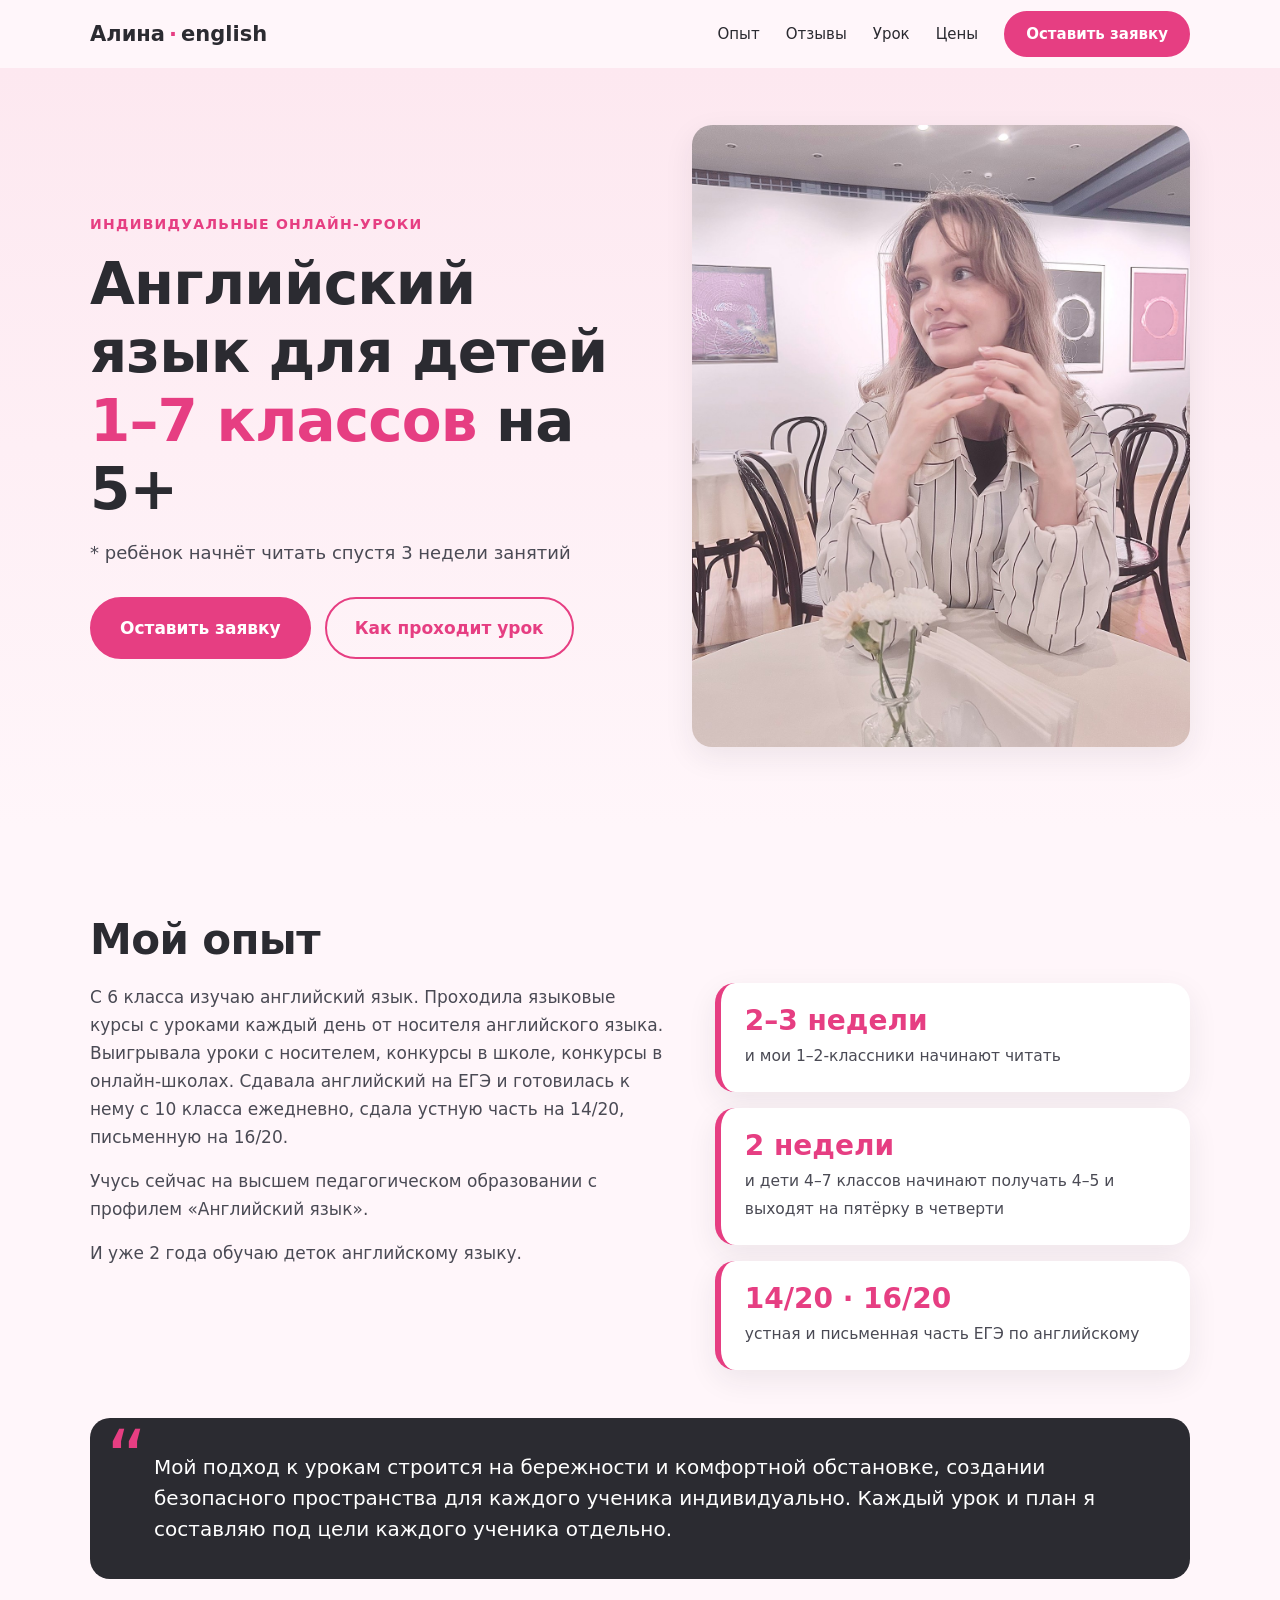
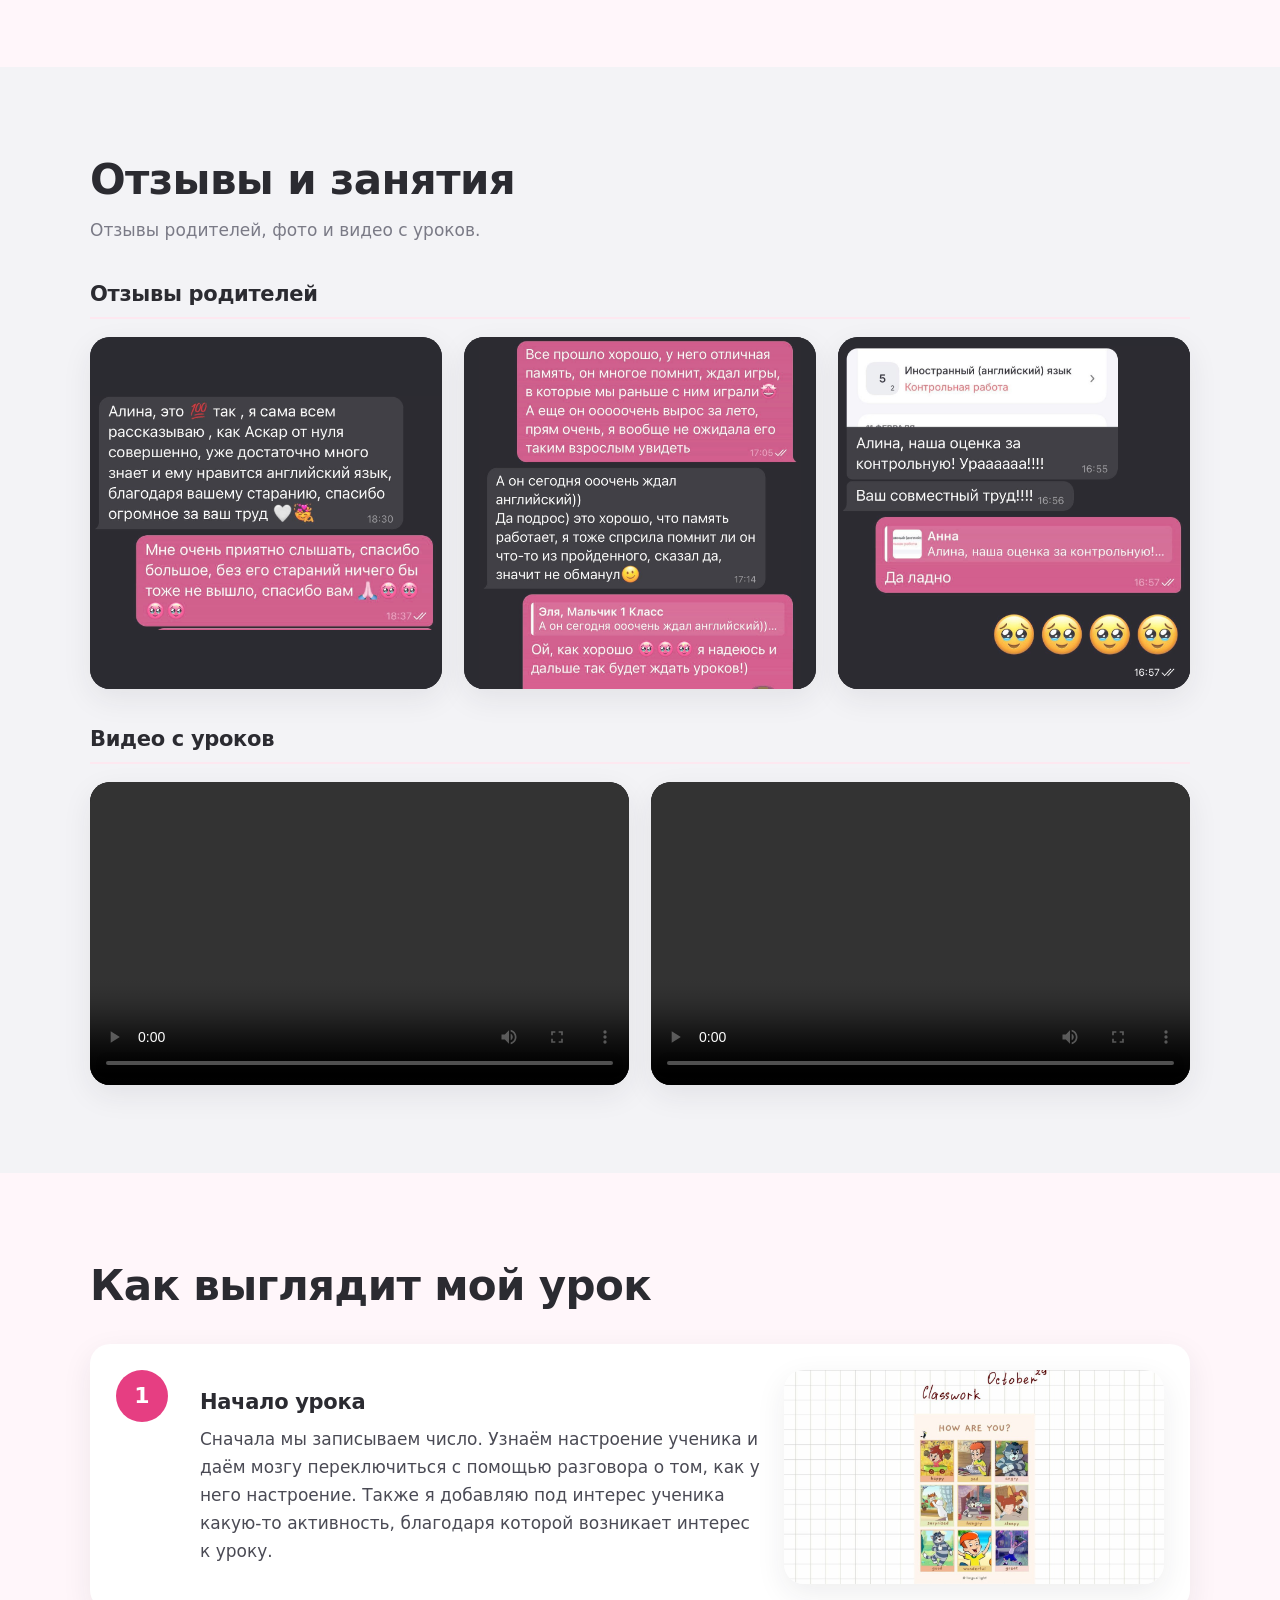
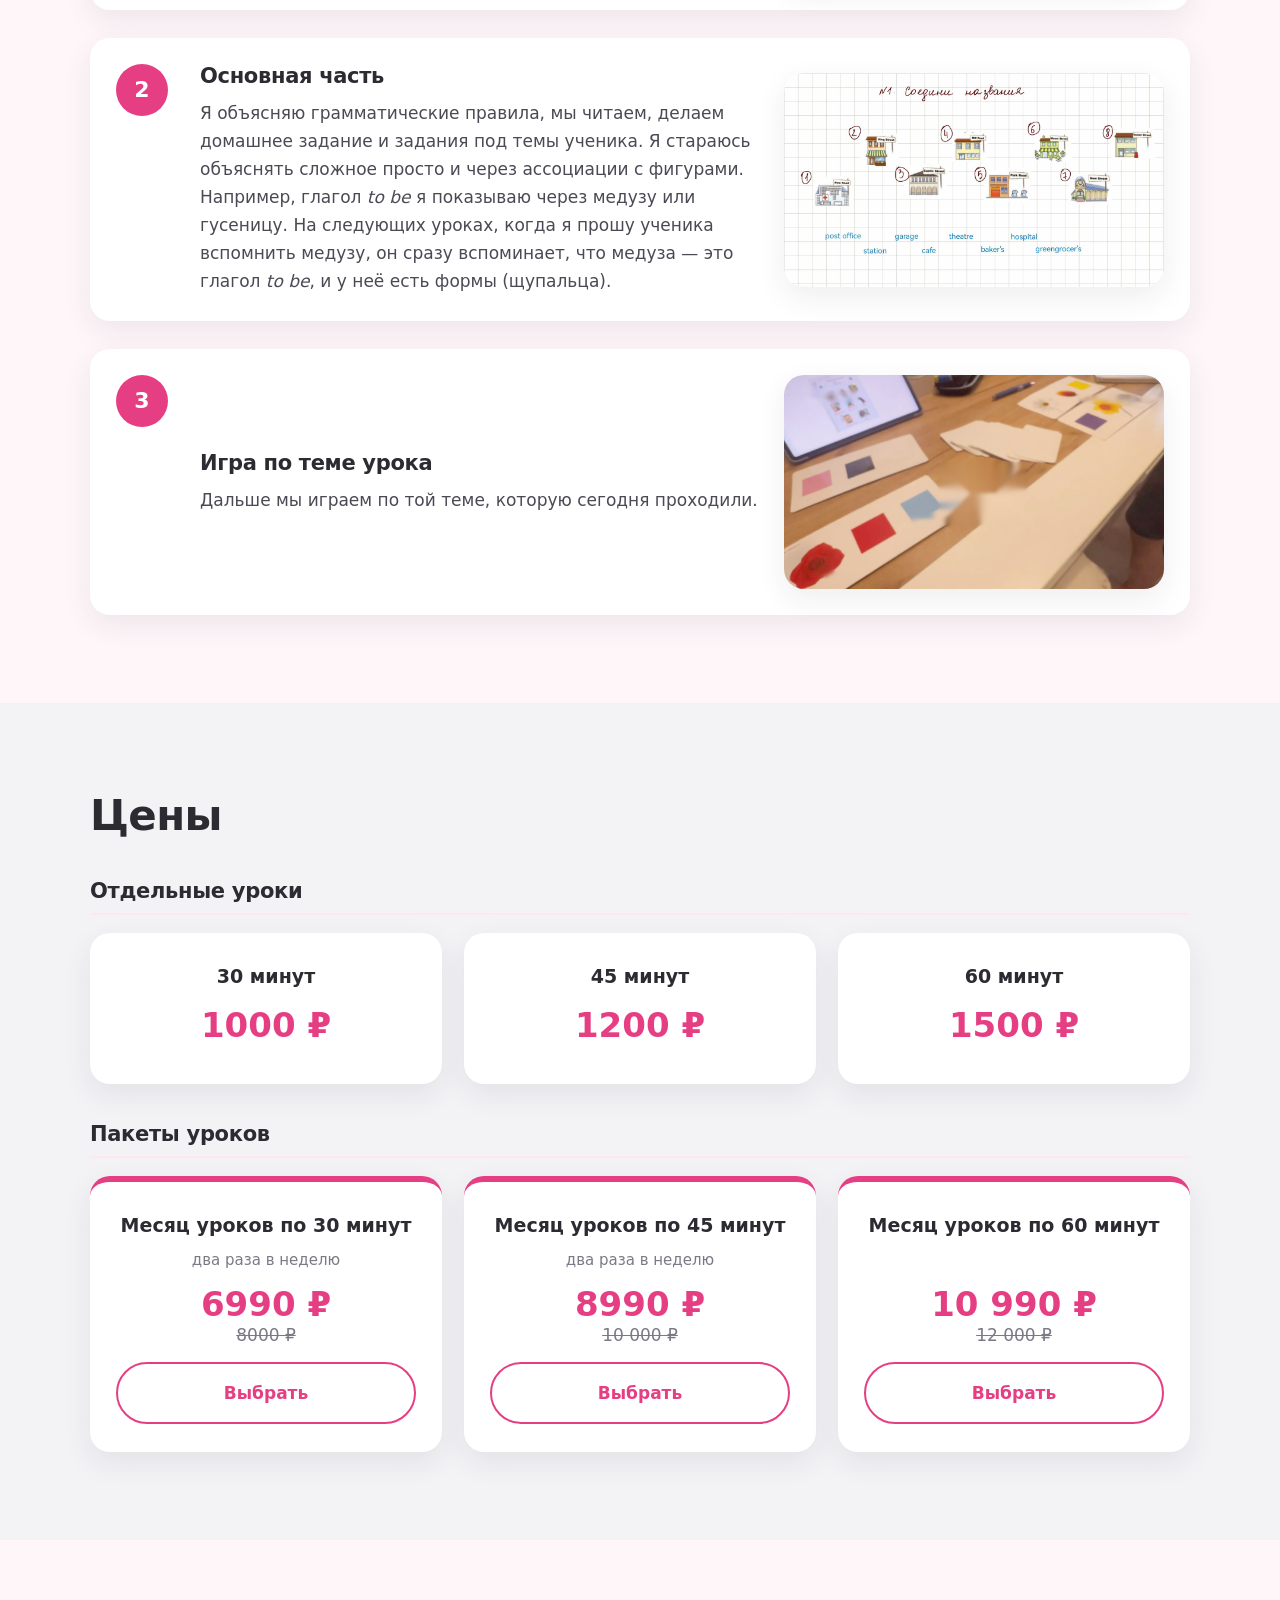
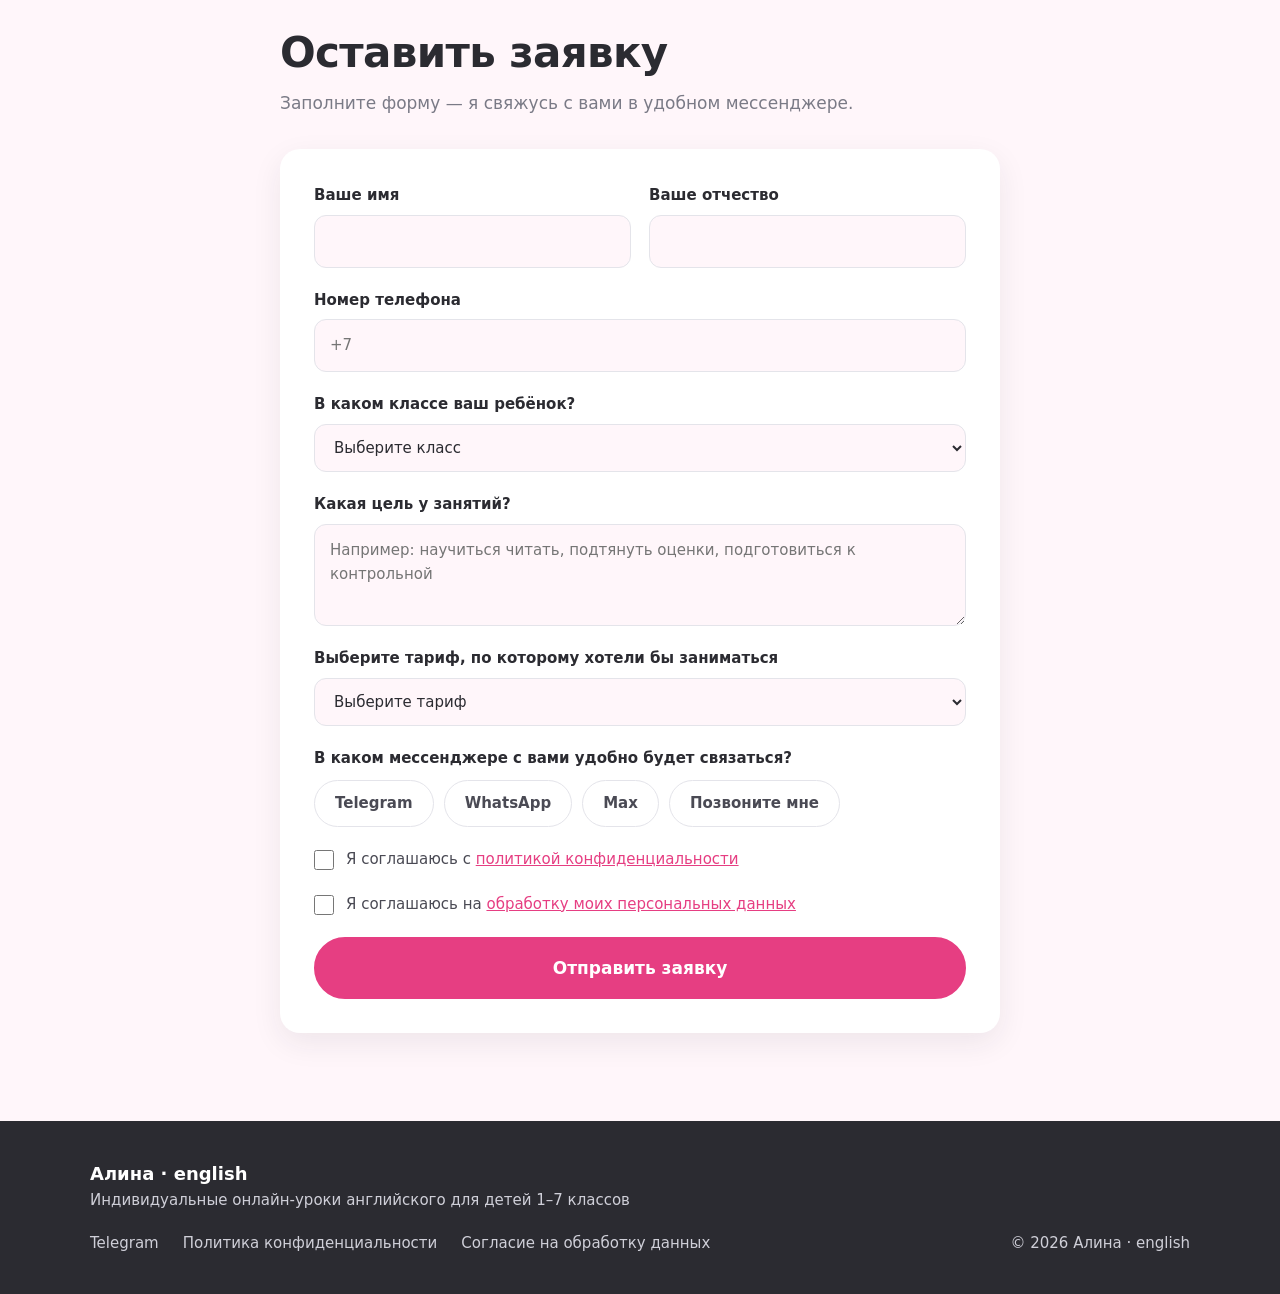
==== index.html @ a028f6cc "Сайт репетитора по английскому: первая версия Co-Authored-By: Claude Sonnet 5.5 <noreply@anthropic.c" ====
<!DOCTYPE html>
<html lang="ru">
<head>
<meta charset="utf-8">
<meta name="viewport" content="width=device-width, initial-scale=1.0">
<title>Алина · english — английский для детей 1–7 классов на 5+</title>
<meta name="description" content="Индивидуальные онлайн-уроки английского для детей 1–7 классов. Бережно, без стресса, с результатом: ребёнок начинает читать через 3 недели занятий.">
<meta property="og:type" content="website">
<meta property="og:title" content="Английский язык для детей 1–7 классов на 5+">
<meta property="og:description" content="Ребёнок начнёт читать спустя 3 недели занятий. Запишитесь на урок к Алине.">
<link rel="icon" type="image/png" href="Avatar.png">
<link rel="stylesheet" href="style.css">
</head>
<body>

<header class="header">
  <div class="container header__inner">
    <a class="logo" href="#top">Алина<span>·</span>english</a>
    <button class="burger" aria-label="Меню" aria-expanded="false" id="burger"><span></span><span></span><span></span></button>
    <nav class="nav" id="nav">
      <a href="#experience">Опыт</a>
      <a href="#proof">Отзывы</a>
      <a href="#lesson">Урок</a>
      <a href="#prices">Цены</a>
      <a class="btn btn--small" href="#apply">Оставить заявку</a>
    </nav>
  </div>
</header>

<main id="top">

<!-- 1. ХУК -->
<section class="hero">
  <div class="container hero__grid">
    <div class="hero__text">
      <p class="eyebrow">Индивидуальные онлайн-уроки</p>
      <h1>Английский язык для детей <em>1–7 классов</em> на 5+</h1>
      <p class="hero__note">* ребёнок начнёт читать спустя 3 недели занятий</p>
      <div class="hero__buttons">
        <a class="btn" href="#apply">Оставить заявку</a>
        <a class="btn btn--ghost" href="#lesson">Как проходит урок</a>
      </div>
    </div>

    <div class="hero__visual">
      <!-- Чтобы вставить своё фото: положите файл в папку img/ под именем hero-photo.jpg -->
      <div class="media media--tall">
        <span class="media__label">Здесь ваше фото<br><small>img/hero-photo.jpg</small></span>
        <img src="img/hero-photo.jpg" alt="Алина, преподаватель английского языка" onerror="this.remove()">
      </div>
    </div>
  </div>
</section>

<!-- 2. МОЙ ОПЫТ -->
<section class="section" id="experience">
  <div class="container">
    <h2>Мой опыт</h2>
    <div class="exp__grid">
      <div class="exp__text">
        <p>С 6 класса изучаю английский язык. Проходила языковые курсы с уроками каждый день от носителя английского языка. Выигрывала уроки с носителем, конкурсы в школе, конкурсы в онлайн-школах. Сдавала английский на ЕГЭ и готовилась к нему с 10 класса ежедневно, сдала устную часть на 14/20, письменную на 16/20.</p>
        <p>Учусь сейчас на высшем педагогическом образовании с профилем «Английский язык».</p>
        <p>И уже 2 года обучаю деток английскому языку.</p>
      </div>
      <div class="exp__results">
        <div class="result">
          <b>2–3 недели</b>
          <span>и мои 1–2-классники начинают читать</span>
        </div>
        <div class="result">
          <b>2 недели</b>
          <span>и дети 4–7 классов начинают получать 4–5 и выходят на пятёрку в четверти</span>
        </div>
        <div class="result result--wide">
          <b>14/20 · 16/20</b>
          <span>устная и письменная часть ЕГЭ по английскому</span>
        </div>
      </div>
    </div>

    <blockquote class="approach">
      Мой подход к урокам строится на бережности и комфортной обстановке, создании безопасного пространства для каждого ученика индивидуально. Каждый урок и план я составляю под цели каждого ученика отдельно.
    </blockquote>
  </div>
</section>

<!-- ОТЗЫВЫ, ФОТО, ВИДЕО -->
<section class="section section--gray" id="proof">
  <div class="container">
    <h2>Отзывы и занятия</h2>
    <p class="subtitle">Отзывы родителей, фото и видео с уроков.</p>

    <h3 class="h3-line">Отзывы родителей</h3>
    <div class="grid grid--3">
      <!-- Скриншоты отзывов: img/review-1.jpg, review-2.jpg, review-3.jpg -->
      <div class="media media--review"><span class="media__label">Отзыв 1<br><small>img/review-1.jpg</small></span><img src="img/review-1.jpg" alt="Отзыв родителя" onerror="this.remove()"></div>
      <div class="media media--review"><span class="media__label">Отзыв 2<br><small>img/review-2.jpg</small></span><img src="img/review-2.jpg" alt="Отзыв родителя" onerror="this.remove()"></div>
      <div class="media media--review"><span class="media__label">Отзыв 3<br><small>img/review-3.jpg</small></span><img src="img/review-3.jpg" alt="Отзыв родителя" onerror="this.remove()"></div>
    </div>

    <h3 class="h3-line">Видео с уроков</h3>
    <div class="grid grid--2">
      <!-- Видео: положите файл video-1.mp4 в папку video/ — оно подхватится автоматически.
           Для видео с YouTube/VK замените блок на их <iframe>. -->
      <div class="media media--video">
        <span class="media__label">Видео с урока 1<br><small>video/video-1.mp4</small></span>
        <video controls preload="metadata" playsinline onerror="this.remove()"><source src="video/video-1.mp4" type="video/mp4"></video>
      </div>
      <div class="media media--video">
        <span class="media__label">Видео с урока 2<br><small>video/video-2.mp4</small></span>
        <video controls preload="metadata" playsinline onerror="this.remove()"><source src="video/video-2.mp4" type="video/mp4"></video>
      </div>
    </div>
  </div>
</section>

<!-- КАК ВЫГЛЯДИТ МОЙ УРОК -->
<section class="section" id="lesson">
  <div class="container">
    <h2>Как выглядит мой урок</h2>
    <ol class="lesson">

      <li class="lesson__step">
        <div class="lesson__num">1</div>
        <div class="lesson__body">
          <h3>Начало урока</h3>
          <p>Сначала мы записываем число. Узнаём настроение ученика и даём мозгу переключиться с помощью разговора о том, как у него настроение. Также я добавляю под интерес ученика какую-то активность, благодаря которой возникает интерес к уроку.</p>
        </div>
        <div class="media media--step"><span class="media__label">Картинка начала урока<br><small>img/step-1.jpg</small></span><img src="img/step-1.jpg" alt="Начало урока: записываем число" onerror="this.remove()"></div>
      </li>

      <li class="lesson__step">
        <div class="lesson__num">2</div>
        <div class="lesson__body">
          <h3>Основная часть</h3>
          <p>Я объясняю грамматические правила, мы читаем, делаем домашнее задание и задания под темы ученика. Я стараюсь объяснять сложное просто и через ассоциации с фигурами. Например, глагол <i>to be</i> я показываю через медузу или гусеницу. На следующих уроках, когда я прошу ученика вспомнить медузу, он сразу вспоминает, что медуза — это глагол <i>to be</i>, и у неё есть формы (щупальца).</p>
        </div>
        <div class="media media--step"><span class="media__label">Картинка основной части<br><small>img/step-2.jpg</small></span><img src="img/step-2.jpg" alt="Основная часть урока" onerror="this.remove()"></div>
      </li>

      <li class="lesson__step">
        <div class="lesson__num">3</div>
        <div class="lesson__body">
          <h3>Игра по теме урока</h3>
          <p>Дальше мы играем по той теме, которую сегодня проходили.</p>
        </div>
        <div class="media media--step"><span class="media__label">Картинка игр<br><small>img/step-3.jpg</small></span><img src="img/step-3.jpg" alt="Игра по теме урока" onerror="this.remove()"></div>
      </li>


    </ol>
  </div>
</section>

<!-- 3. ЦЕНЫ -->
<section class="section section--gray" id="prices">
  <div class="container">
    <h2>Цены</h2>

    <h3 class="h3-line">Отдельные уроки</h3>
    <div class="grid grid--3">
      <article class="price-card">
        <p class="price-card__len">30 минут</p>
        <p class="price-card__sum">1000 ₽</p>
      </article>
      <article class="price-card">
        <p class="price-card__len">45 минут</p>
        <p class="price-card__sum">1200 ₽</p>
      </article>
      <article class="price-card">
        <p class="price-card__len">60 минут</p>
        <p class="price-card__sum">1500 ₽</p>
      </article>
    </div>

    <h3 class="h3-line">Пакеты уроков</h3>
    <div class="grid grid--3">
      <article class="price-card price-card--pack">
        <p class="price-card__len">Месяц уроков по 30 минут</p>
        <p class="price-card__freq">два раза в неделю</p>
        <p class="price-card__sum">6990 ₽ <s>8000 ₽</s></p>
        <a class="btn btn--ghost btn--block" href="#apply" data-tariff="pack30">Выбрать</a>
      </article>
      <article class="price-card price-card--pack">
        <p class="price-card__len">Месяц уроков по 45 минут</p>
        <p class="price-card__freq">два раза в неделю</p>
        <p class="price-card__sum">8990 ₽ <s>10 000 ₽</s></p>
        <a class="btn btn--ghost btn--block" href="#apply" data-tariff="pack45">Выбрать</a>
      </article>
      <article class="price-card price-card--pack">
        <p class="price-card__len">Месяц уроков по 60 минут</p>
        <p class="price-card__freq">&nbsp;</p>
        <p class="price-card__sum">10 990 ₽ <s>12 000 ₽</s></p>
        <a class="btn btn--ghost btn--block" href="#apply" data-tariff="pack60">Выбрать</a>
      </article>
    </div>
  </div>
</section>

<!-- 4. ФОРМА -->
<section class="section" id="apply">
  <div class="container container--narrow">
    <h2>Оставить заявку</h2>
    <p class="subtitle">Заполните форму — я свяжусь с вами в удобном мессенджере.</p>

    <!-- Заявки отправляются через Formspree (адрес в action). Смотреть их: formspree.io → ваша форма → Submissions. -->
    <form class="form" id="leadForm" action="https://formspree.io/f/mwlljlnd" method="post" novalidate>
      <div class="form__row">
        <label>Ваше имя
          <input type="text" name="name" required autocomplete="given-name">
        </label>
        <label>Ваше отчество
          <input type="text" name="patronymic" autocomplete="additional-name">
        </label>
      </div>

      <label>Номер телефона
        <input type="tel" name="phone" required autocomplete="tel" placeholder="+7">
      </label>

      <label>В каком классе ваш ребёнок?
        <select name="grade" required>
          <option value="" disabled selected>Выберите класс</option>
          <option>1 класс</option><option>2 класс</option><option>3 класс</option>
          <option>4 класс</option><option>5 класс</option><option>6 класс</option>
          <option>7 класс</option><option>Другой класс</option>
        </select>
      </label>

      <label>Какая цель у занятий?
        <textarea name="goal" rows="3" required placeholder="Например: научиться читать, подтянуть оценки, подготовиться к контрольной"></textarea>
      </label>

      <label>Выберите тариф, по которому хотели бы заниматься
        <select name="tariff" id="tariffSelect" required>
          <option value="" disabled selected>Выберите тариф</option>
          <optgroup label="Отдельные уроки">
            <option value="lesson30">Урок 30 минут — 1000 ₽</option>
            <option value="lesson45">Урок 45 минут — 1200 ₽</option>
            <option value="lesson60">Урок 60 минут — 1500 ₽</option>
          </optgroup>
          <optgroup label="Пакеты уроков (месяц)">
            <option value="pack30">Месяц по 30 минут, 2 раза в неделю — 6990 ₽</option>
            <option value="pack45">Месяц по 45 минут, 2 раза в неделю — 8990 ₽</option>
            <option value="pack60">Месяц по 60 минут — 10 990 ₽</option>
          </optgroup>
        </select>
      </label>

      <fieldset class="messengers">
        <legend>В каком мессенджере с вами удобно будет связаться?</legend>
        <label class="chip"><input type="radio" name="messenger" value="Telegram" required><span>Telegram</span></label>
        <label class="chip"><input type="radio" name="messenger" value="WhatsApp"><span>WhatsApp</span></label>
        <label class="chip"><input type="radio" name="messenger" value="Max"><span>Max</span></label>
        <label class="chip"><input type="radio" name="messenger" value="Звонок"><span>Позвоните мне</span></label>
      </fieldset>

      <label class="check">
        <input type="checkbox" name="agree_privacy" required>
        <span>Я соглашаюсь с <a href="privacy.html#policy" target="_blank">политикой конфиденциальности</a></span>
      </label>
      <label class="check">
        <input type="checkbox" name="agree_data" required>
        <span>Я соглашаюсь на <a href="privacy.html#consent" target="_blank">обработку моих персональных данных</a></span>
      </label>

      <button class="btn btn--block" type="submit" id="submitBtn">Отправить заявку</button>
      <p class="form__error" id="formError" role="alert" hidden></p>
    </form>

    <div class="thanks" id="thanks" hidden>
      <div class="thanks__icon">♥</div>
      <h3>Спасибо!</h3>
      <p>Скоро я свяжусь с вами в оставленном вами удобном мессенджере!</p>
    </div>
  </div>
</section>

</main>

<footer class="footer">
  <div class="container footer__inner">
    <div>
      <b>Алина · english</b>
      <span>Индивидуальные онлайн-уроки английского для детей 1–7 классов</span>
    </div>
    <div class="footer__links">
      <a href="https://t.me/turkinaa" target="_blank" rel="noopener">Telegram</a>
      <a href="privacy.html#policy">Политика конфиденциальности</a>
      <a href="privacy.html#consent">Согласие на обработку данных</a>
    </div>
    <span>© 2026 Алина · english</span>
  </div>
</footer>

<script src="script.js"></script>
</body>
</html>
---- style.css ----
:root{
  --pink:#e63e82;
  --pink-dark:#c92d6c;
  --pink-soft:#fde8f0;
  --pink-bg:#fff6fa;
  --ink:#2b2b31;
  --gray-700:#4a4a54;
  --gray-500:#7a7a86;
  --gray-200:#e4e4ea;
  --gray-100:#f3f3f6;
  --white:#fff;
  --radius:20px;
  --shadow:0 10px 30px rgba(43,43,49,.08);
  --font:"Inter","Segoe UI",system-ui,-apple-system,Roboto,Arial,sans-serif;
}
*{box-sizing:border-box;margin:0;padding:0}
html{scroll-behavior:smooth;scroll-padding-top:76px}
body{font-family:var(--font);color:var(--ink);background:var(--pink-bg);line-height:1.65;font-size:17px;-webkit-font-smoothing:antialiased}
img,video{max-width:100%;display:block}
a{color:inherit;text-decoration:none}
ol,ul{list-style:none}
[hidden]{display:none!important}

.container{width:100%;max-width:1140px;margin:0 auto;padding:0 20px}
.container--narrow{max-width:760px}

h1,h2,h3{line-height:1.18;font-weight:800;letter-spacing:-.015em}
h1{font-size:clamp(34px,5.2vw,58px);margin:14px 0 14px}
h1 em{font-style:normal;color:var(--pink)}
h2{font-size:clamp(28px,3.8vw,42px);margin-bottom:18px}
h3{font-size:21px;margin-bottom:10px}
.subtitle{color:var(--gray-500);margin:-6px 0 32px;max-width:620px}
.eyebrow{color:var(--pink);font-weight:700;font-size:14px;text-transform:uppercase;letter-spacing:.09em}
.h3-line{margin:38px 0 18px;padding-bottom:10px;border-bottom:2px solid var(--pink-soft)}

/* Buttons */
.btn{display:inline-block;background:var(--pink);color:#fff;font:inherit;font-weight:700;padding:15px 28px;border-radius:999px;border:2px solid var(--pink);cursor:pointer;transition:.2s;text-align:center}
.btn:hover{background:var(--pink-dark);border-color:var(--pink-dark)}
.btn--ghost{background:transparent;color:var(--pink)}
.btn--ghost:hover{background:var(--pink);color:#fff}
.btn--small{padding:9px 20px;font-size:15px}
.btn--block{display:block;width:100%}

/* Header */
.header{position:sticky;top:0;z-index:50;background:rgba(255,246,250,.94);backdrop-filter:blur(8px);border-bottom:1px solid var(--pink-soft)}
.header__inner{display:flex;align-items:center;justify-content:space-between;height:68px}
.logo{font-weight:800;font-size:21px}
.logo span{color:var(--pink);margin:0 4px}
.nav{display:flex;align-items:center;gap:26px;font-size:15px;font-weight:500}
.nav a:not(.btn):hover{color:var(--pink)}
.burger{display:none;background:none;border:0;width:42px;height:42px;cursor:pointer;flex-direction:column;justify-content:center;align-items:center;gap:6px}
.burger span{display:block;width:24px;height:2px;background:var(--ink);border-radius:2px}

/* Media placeholders */
.media{position:relative;overflow:hidden;border-radius:var(--radius);background:repeating-linear-gradient(135deg,var(--gray-100),var(--gray-100) 14px,#eceaf0 14px,#eceaf0 28px);border:2px dashed #d3b3c4;display:grid;place-items:center;text-align:center;box-shadow:var(--shadow)}
.media__label{color:var(--gray-500);font-weight:600;font-size:15px;padding:12px}
.media__label small{display:block;font-weight:400;font-size:12px;margin-top:4px;color:var(--pink)}
.media img,.media video{position:absolute;inset:0;width:100%;height:100%;object-fit:cover;background:var(--gray-100)}
.media:has(img),.media:has(video){border:0;background:none}
.media--tall{aspect-ratio:4/5}
.media--vibe{aspect-ratio:1/1}
.media--review{aspect-ratio:3/4}
.media--review:has(img){aspect-ratio:1/1;background:#2b2b31}
.media--review:has(img) .media__label{display:none}
.media--review img{object-fit:contain;background:#2b2b31}
.media--photo{aspect-ratio:4/3}
.media--video{aspect-ratio:16/9;background:var(--gray-200)}
.media--video video{object-fit:contain;background:#000}
.media--step{aspect-ratio:16/9}

/* Hero */
.hero{padding:56px 0 80px;background:linear-gradient(180deg,var(--pink-soft) 0,var(--pink-bg) 100%)}
.hero__grid{display:grid;grid-template-columns:1.05fr .95fr;gap:52px;align-items:center}
.hero__note{color:var(--gray-700);font-size:18px;margin-bottom:30px}
.hero__buttons{display:flex;flex-wrap:wrap;gap:14px}
.hero__visual{position:relative}
.hero__visual .media--tall{width:100%}
.hero__visual .media--vibe{position:absolute;right:0;bottom:0;width:46%;border:6px solid var(--pink-bg)}
.hero__visual .media--vibe:has(img){border-color:var(--pink-bg)}

/* Sections */
.section{padding:88px 0}
.section--gray{background:var(--gray-100)}
.grid{display:grid;gap:22px}
.grid--3{grid-template-columns:repeat(3,1fr)}
.grid--2{grid-template-columns:repeat(2,1fr)}

/* Experience */
.exp__grid{display:grid;grid-template-columns:1.1fr .9fr;gap:44px;align-items:start}
.exp__text p{margin-bottom:16px;color:var(--gray-700)}
.exp__results{display:grid;gap:16px}
.result{background:#fff;border-radius:var(--radius);padding:22px 24px;box-shadow:var(--shadow);border-left:6px solid var(--pink)}
.result b{display:block;font-size:28px;color:var(--pink);line-height:1.15;margin-bottom:4px}
.result span{color:var(--gray-700);font-size:15.5px}
.approach{margin-top:48px;background:var(--ink);color:#fff;border-radius:var(--radius);padding:34px 38px;font-size:20px;line-height:1.55;position:relative}
.approach::before{content:"“";position:absolute;top:2px;left:16px;font-size:80px;color:var(--pink);line-height:1}
.approach{padding-left:64px}

/* Lesson */
.lesson{display:grid;gap:28px;margin-top:34px}
.lesson__step{display:grid;grid-template-columns:60px 1fr 380px;gap:24px;align-items:center;background:#fff;border-radius:var(--radius);padding:26px;box-shadow:var(--shadow)}
.lesson__step:nth-child(even){grid-template-columns:60px 1fr 380px}
.lesson__num{width:52px;height:52px;border-radius:50%;background:var(--pink);color:#fff;display:grid;place-items:center;font-weight:800;font-size:22px;align-self:start}
.lesson__body p{color:var(--gray-700)}

/* Prices */
.price-card{background:#fff;border-radius:var(--radius);padding:28px 26px;box-shadow:var(--shadow);text-align:center;display:flex;flex-direction:column;gap:6px}
.price-card__len{font-weight:700;font-size:19px}
.price-card__freq{color:var(--gray-500);font-size:15px;min-height:1.6em}
.price-card__sum{font-size:34px;font-weight:800;color:var(--pink);line-height:1.2;margin:6px 0 10px}
.price-card__sum s{display:block;font-size:17px;color:var(--gray-500);font-weight:500}
.price-card--pack{border-top:6px solid var(--pink)}
.price-card--pack .btn{margin-top:auto}

/* Form */
.form{background:#fff;border-radius:var(--radius);padding:34px;box-shadow:var(--shadow);display:grid;gap:20px}
.form__row{display:grid;grid-template-columns:1fr 1fr;gap:18px}
.form label,.form legend{font-weight:600;font-size:15px}
.form label{display:grid;gap:7px}
.form input[type=text],.form input[type=tel],.form select,.form textarea{font:inherit;font-weight:400;padding:13px 15px;border:1.5px solid var(--gray-200);border-radius:12px;background:var(--pink-bg);color:var(--ink);width:100%}
.form textarea{resize:vertical}
.form input:focus,.form select:focus,.form textarea:focus{outline:none;border-color:var(--pink);background:#fff}
.form .invalid{border-color:#d93025!important}
.messengers{border:0;display:flex;flex-wrap:wrap;gap:10px}
.messengers legend{margin-bottom:10px;width:100%}
.chip{display:block!important}
.chip input{position:absolute;opacity:0;pointer-events:none}
.chip span{display:inline-block;padding:10px 20px;border:1.5px solid var(--gray-200);border-radius:999px;cursor:pointer;font-weight:600;color:var(--gray-700);transition:.15s}
.chip input:checked + span{background:var(--pink);border-color:var(--pink);color:#fff}
.chip input:focus-visible + span{outline:3px solid var(--pink-soft)}
.form .check{display:flex;gap:12px;align-items:flex-start;font-weight:400;font-size:15px;color:var(--gray-700)}
.check input{width:20px;height:20px;margin-top:3px;accent-color:var(--pink);flex:none}
.check a{color:var(--pink);text-decoration:underline}
.form__error{color:#d93025;font-size:15px;text-align:center}
.thanks{background:#fff;border-radius:var(--radius);padding:48px 30px;text-align:center;box-shadow:var(--shadow);border-top:6px solid var(--pink)}
.thanks__icon{font-size:48px;color:var(--pink);line-height:1;margin-bottom:12px}
.thanks p{color:var(--gray-700);font-size:19px}

/* Footer */
.footer{background:var(--ink);color:#cfcfd8;padding:38px 0;font-size:15px}
.footer__inner{display:flex;flex-wrap:wrap;gap:18px 40px;align-items:center;justify-content:space-between}
.footer b{color:#fff;display:block;font-size:18px}
.footer__links{display:flex;flex-wrap:wrap;gap:8px 24px}
.footer a:hover{color:var(--pink)}

/* Responsive */
@media (max-width:980px){
  .hero__grid,.exp__grid{grid-template-columns:1fr;gap:36px}
  .hero__visual{max-width:480px}
  .grid--3{grid-template-columns:1fr 1fr}
  .lesson__step,.lesson__step:nth-child(even){grid-template-columns:52px 1fr}
  .lesson__step .media{grid-column:1 / -1}
}
@media (max-width:820px){
  .burger{display:flex}
  .nav{position:absolute;top:68px;left:0;right:0;background:var(--pink-bg);border-bottom:1px solid var(--pink-soft);flex-direction:column;align-items:stretch;gap:0;padding:8px 20px 18px;display:none}
  .nav.is-open{display:flex}
  .nav a{padding:12px 0}
  .nav .btn{margin-top:8px}
}
@media (max-width:600px){
  body{font-size:16px}
  .section{padding:62px 0}
  .grid--3,.grid--2{grid-template-columns:1fr}
  .form{padding:22px}
  .form__row{grid-template-columns:1fr}
  .approach{padding:26px 22px 26px 22px;font-size:18px}
  .approach::before{display:none}
  .hero__visual .media--tall{width:100%}
}
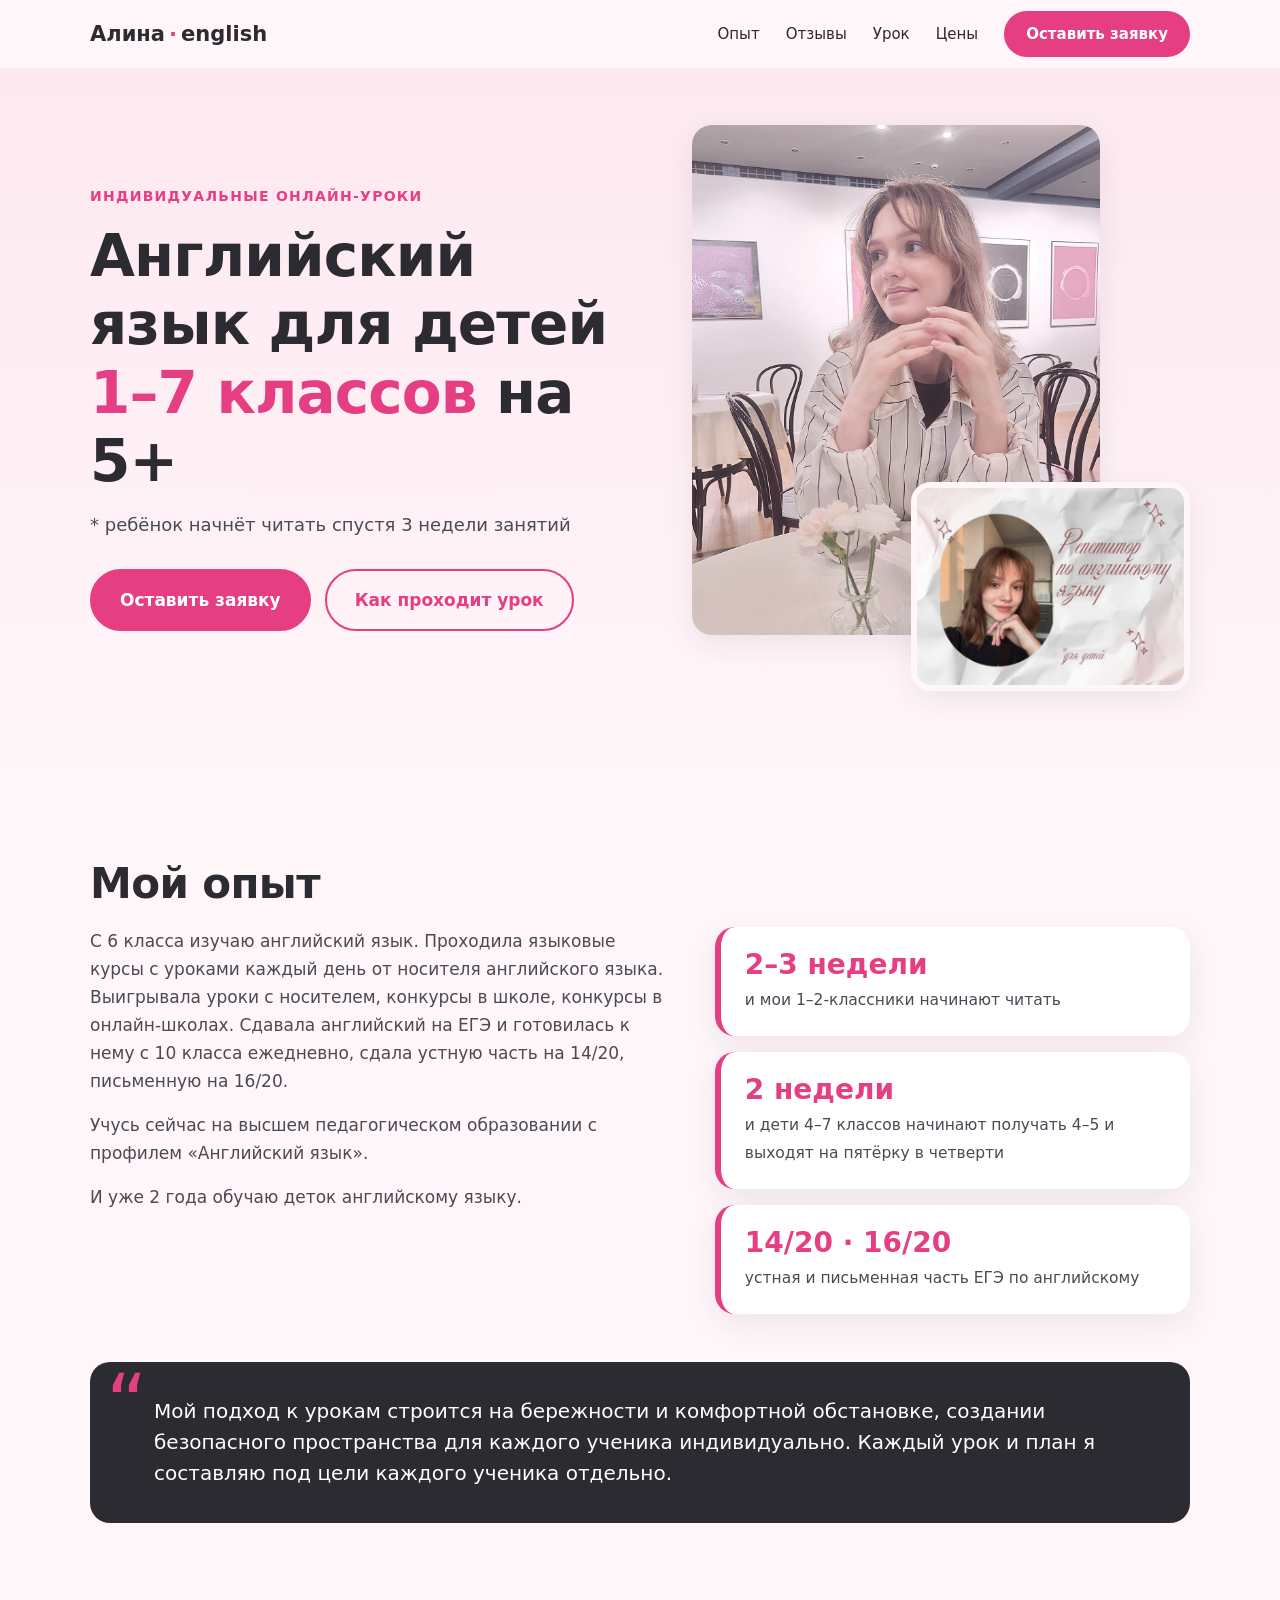
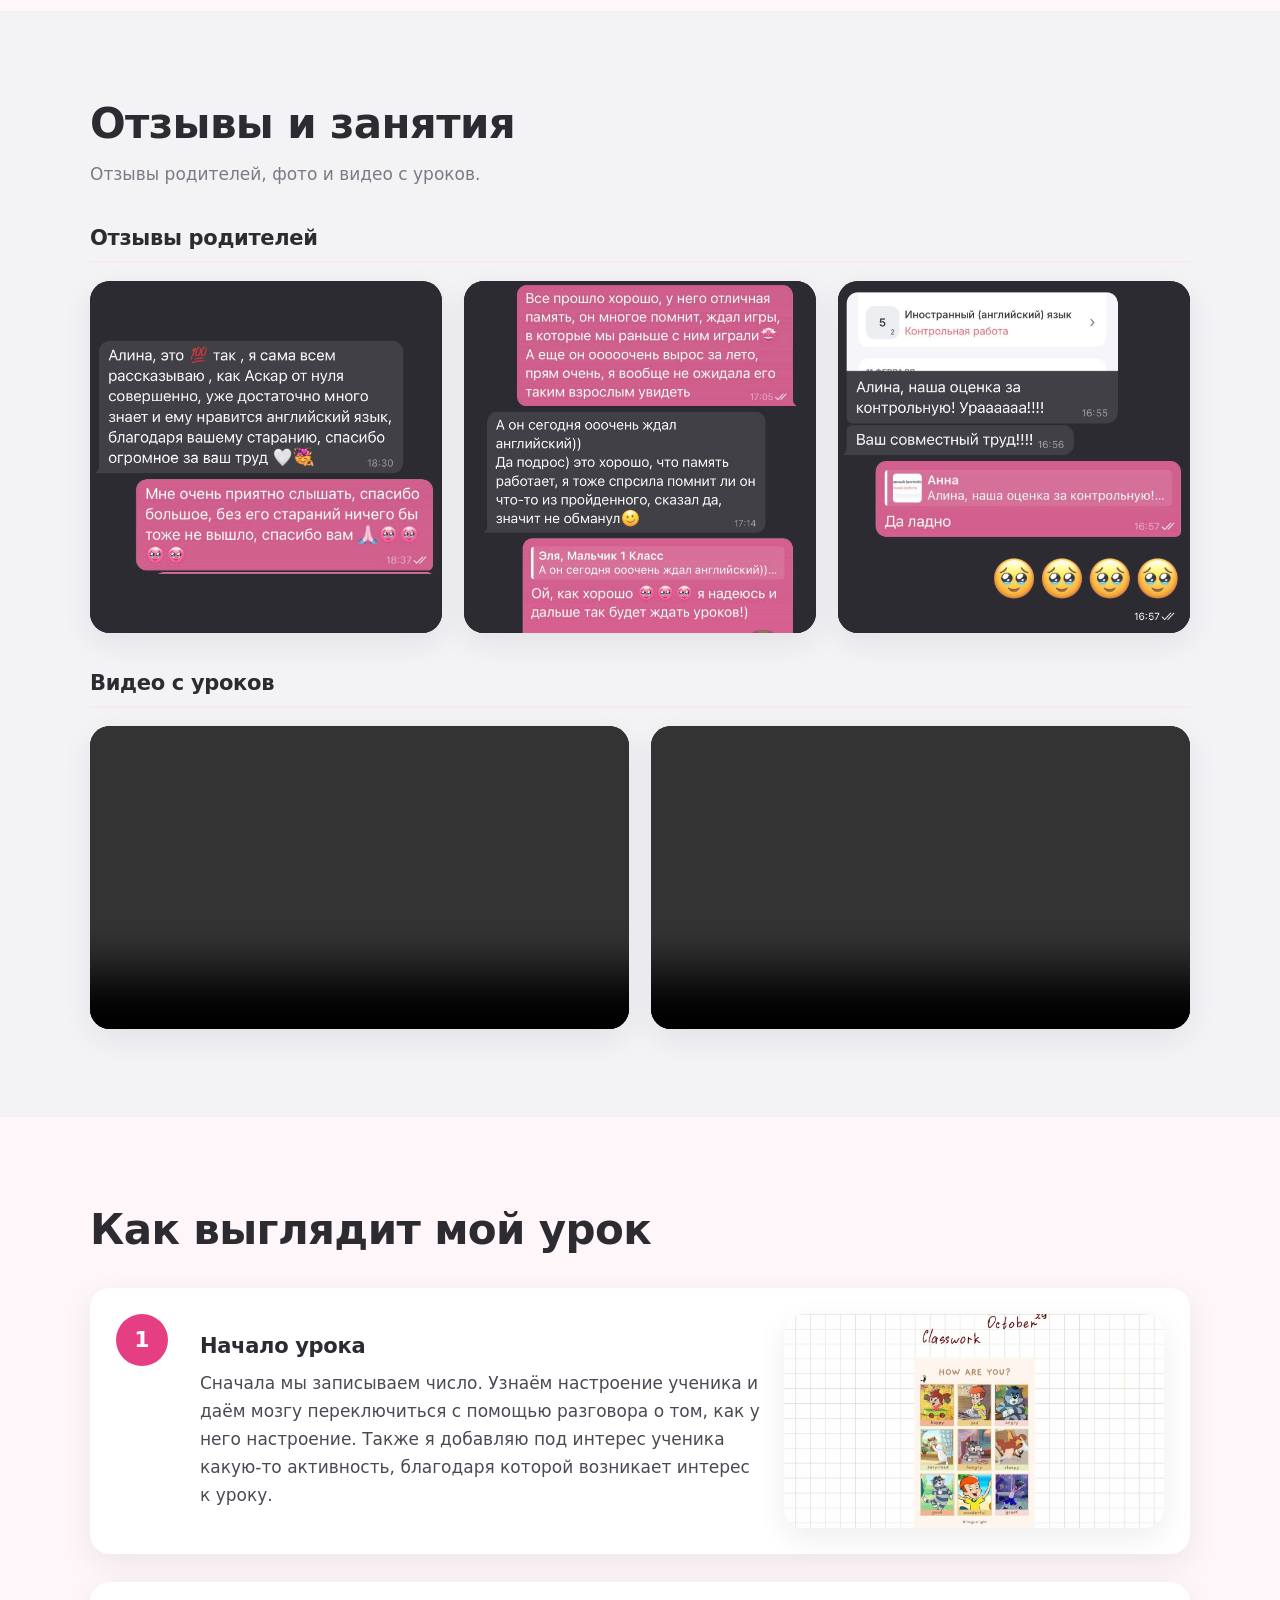
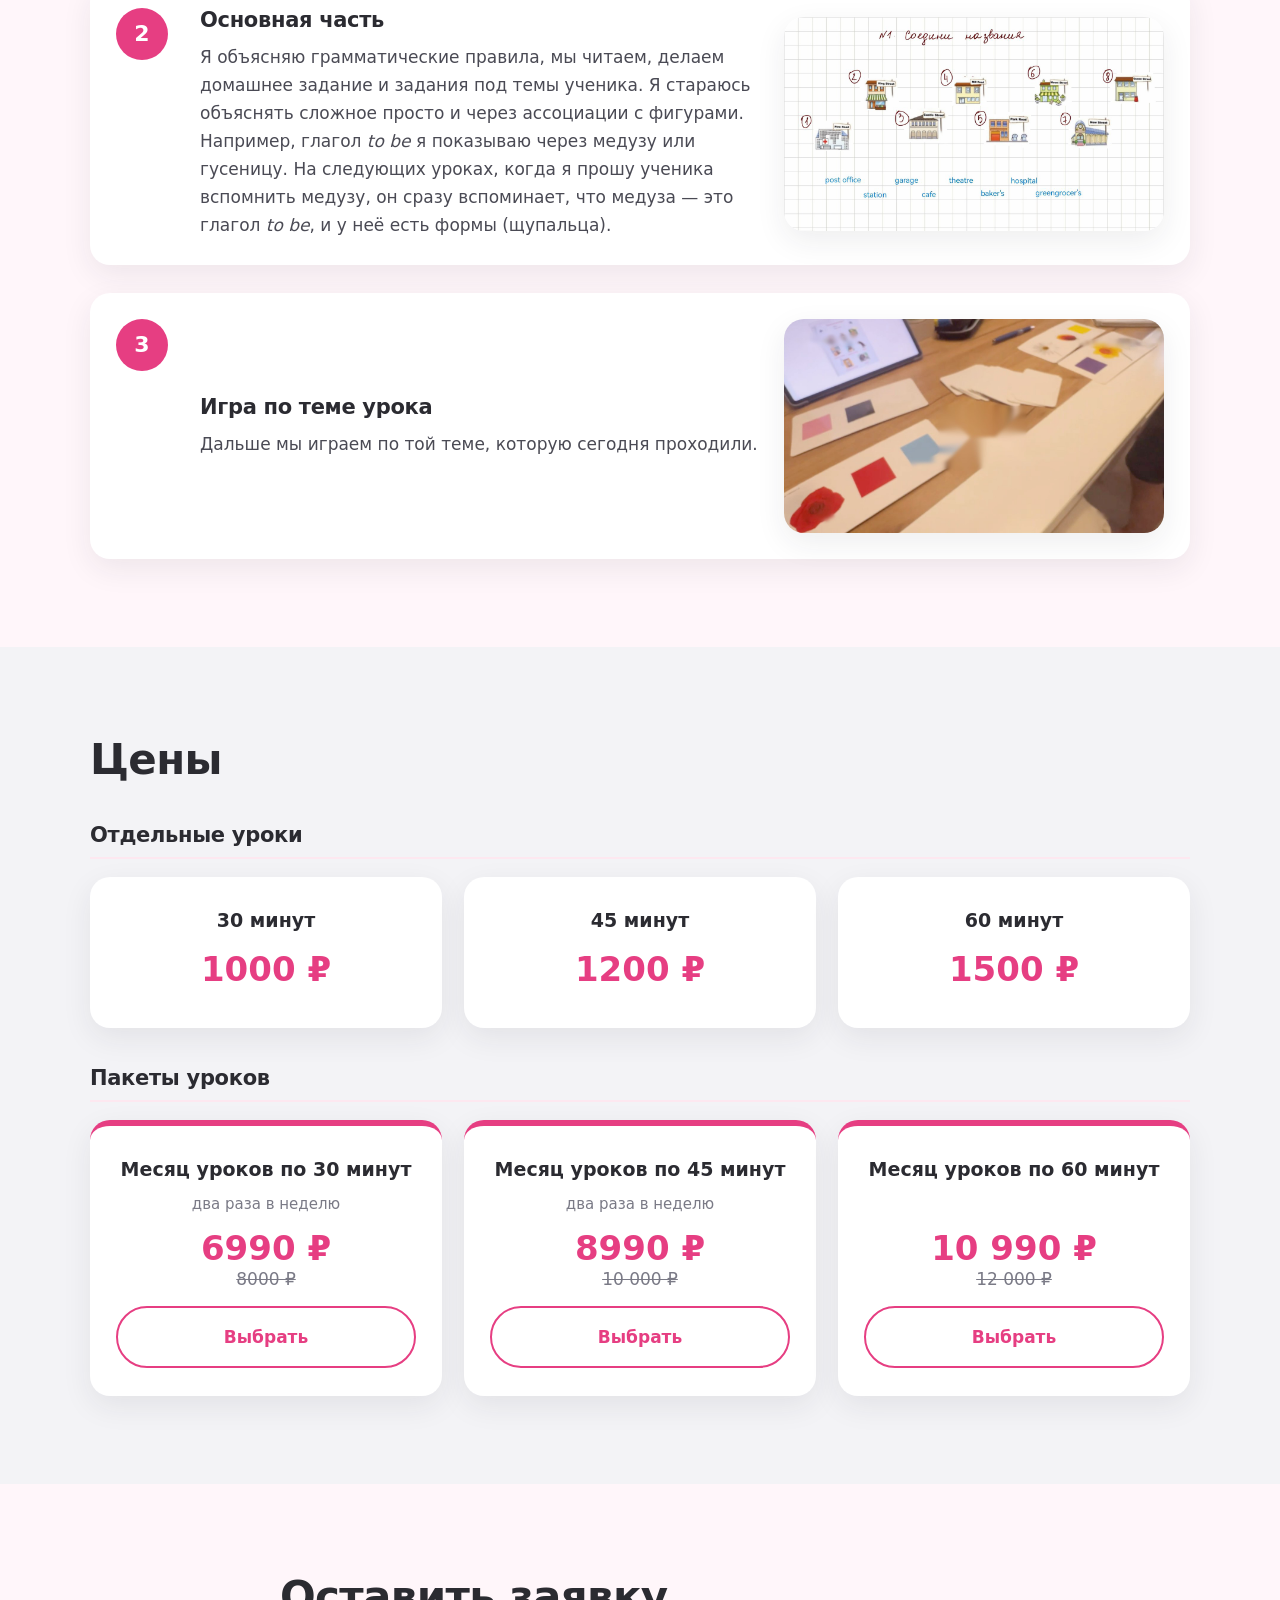
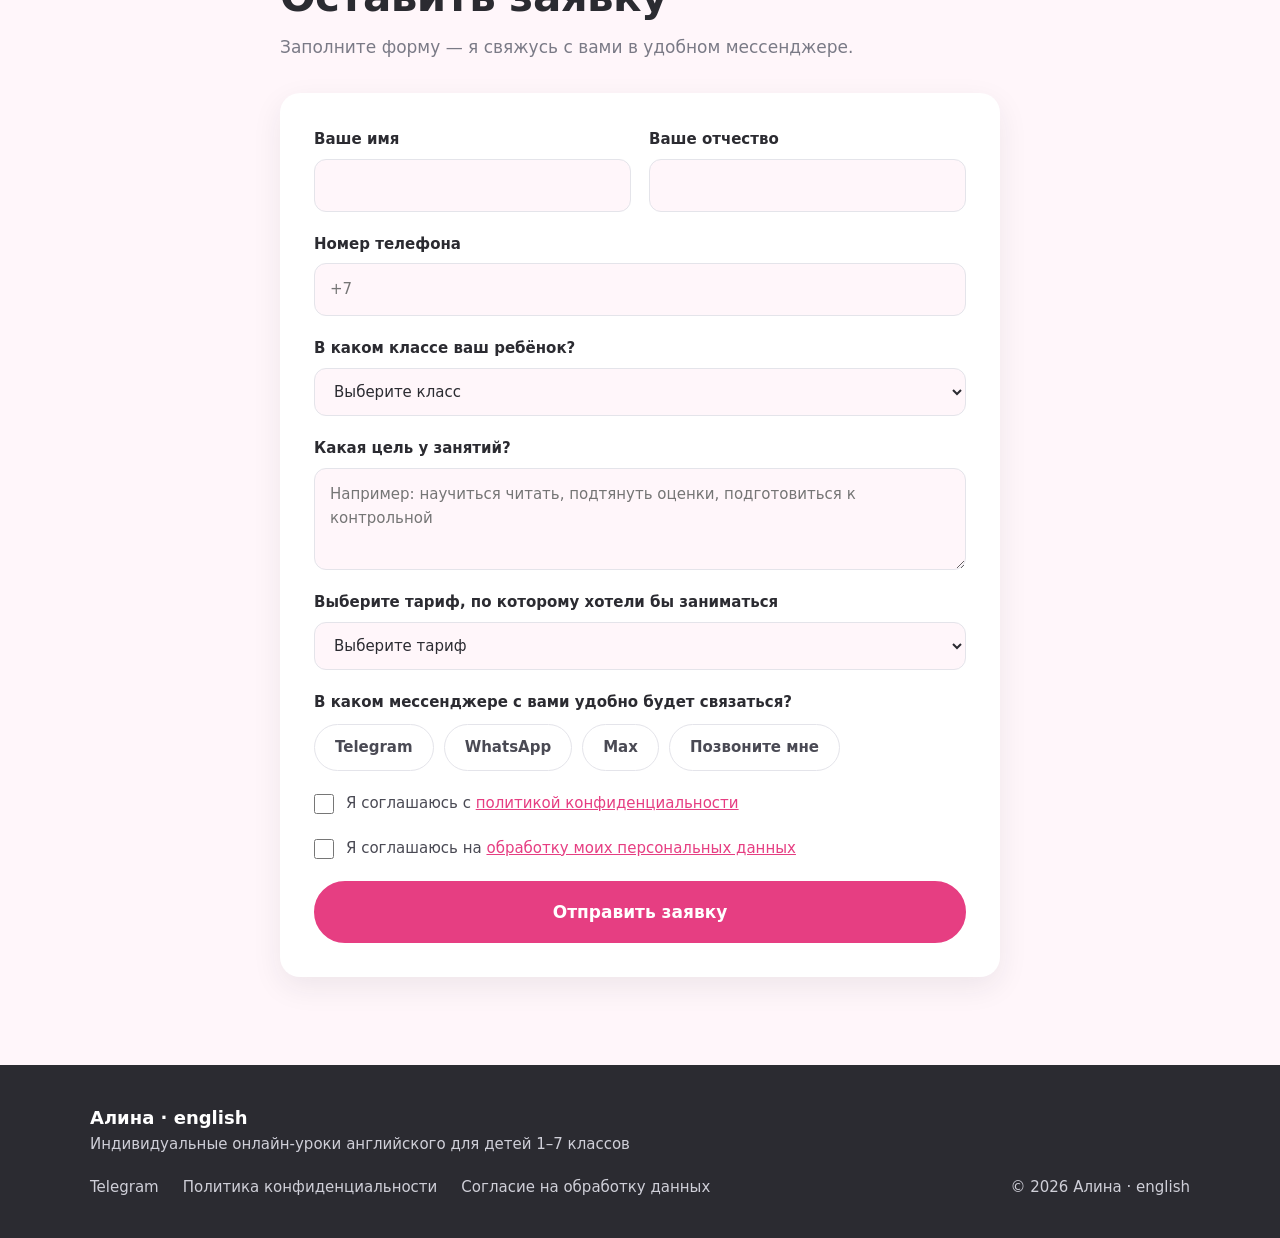
==== commit 8d690430: "Добавить вторую картинку в углу главного фото Co-Authored-By: Claude Sonnet 5.5 <noreply@anthropic.c" ====
--- a/index.html
+++ b/index.html
@@ -48,6 +48,10 @@
         <span class="media__label">Здесь ваше фото<br><small>img/hero-photo.jpg</small></span>
         <img src="img/hero-photo.jpg" alt="Алина, преподаватель английского языка" onerror="this.remove()">
       </div>
+      <div class="media media--vibe">
+        <span class="media__label">Вайб-картинка<br><small>img/hero-vibe.jpg</small></span>
+        <img src="img/hero-vibe.jpg" alt="Репетитор по английскому языку для детей" onerror="this.remove()">
+      </div>
     </div>
   </div>
 </section>
@@ -204,7 +208,7 @@
     <p class="subtitle">Заполните форму — я свяжусь с вами в удобном мессенджере.</p>
 
     <!-- Заявки отправляются через Formspree (адрес в action). Смотреть их: formspree.io → ваша форма → Submissions. -->
-    <form class="form" id="leadForm" action="https://formspree.io/f/mwlljlnd" method="post" novalidate>
+    <form class="form" id="leadForm" action="https://formspree.io/f/xzeeqlzn" method="post" novalidate>
       <div class="form__row">
         <label>Ваше имя
           <input type="text" name="name" required autocomplete="given-name">
--- a/style.css
+++ b/style.css
@@ -58,7 +58,7 @@
 .media img,.media video{position:absolute;inset:0;width:100%;height:100%;object-fit:cover;background:var(--gray-100)}
 .media:has(img),.media:has(video){border:0;background:none}
 .media--tall{aspect-ratio:4/5}
-.media--vibe{aspect-ratio:1/1}
+.media--vibe{aspect-ratio:4/3}
 .media--review{aspect-ratio:3/4}
 .media--review:has(img){aspect-ratio:1/1;background:#2b2b31}
 .media--review:has(img) .media__label{display:none}
@@ -73,9 +73,9 @@
 .hero__grid{display:grid;grid-template-columns:1.05fr .95fr;gap:52px;align-items:center}
 .hero__note{color:var(--gray-700);font-size:18px;margin-bottom:30px}
 .hero__buttons{display:flex;flex-wrap:wrap;gap:14px}
-.hero__visual{position:relative}
-.hero__visual .media--tall{width:100%}
-.hero__visual .media--vibe{position:absolute;right:0;bottom:0;width:46%;border:6px solid var(--pink-bg)}
+.hero__visual{position:relative;padding-bottom:56px}
+.hero__visual .media--tall{width:82%}
+.hero__visual .media--vibe{position:absolute;right:0;bottom:0;width:56%;border:6px solid var(--pink-bg)}
 .hero__visual .media--vibe:has(img){border-color:var(--pink-bg)}
 
 /* Sections */
@@ -166,5 +166,5 @@
   .form__row{grid-template-columns:1fr}
   .approach{padding:26px 22px 26px 22px;font-size:18px}
   .approach::before{display:none}
-  .hero__visual .media--tall{width:100%}
+  .hero__visual .media--tall{width:78%}
 }
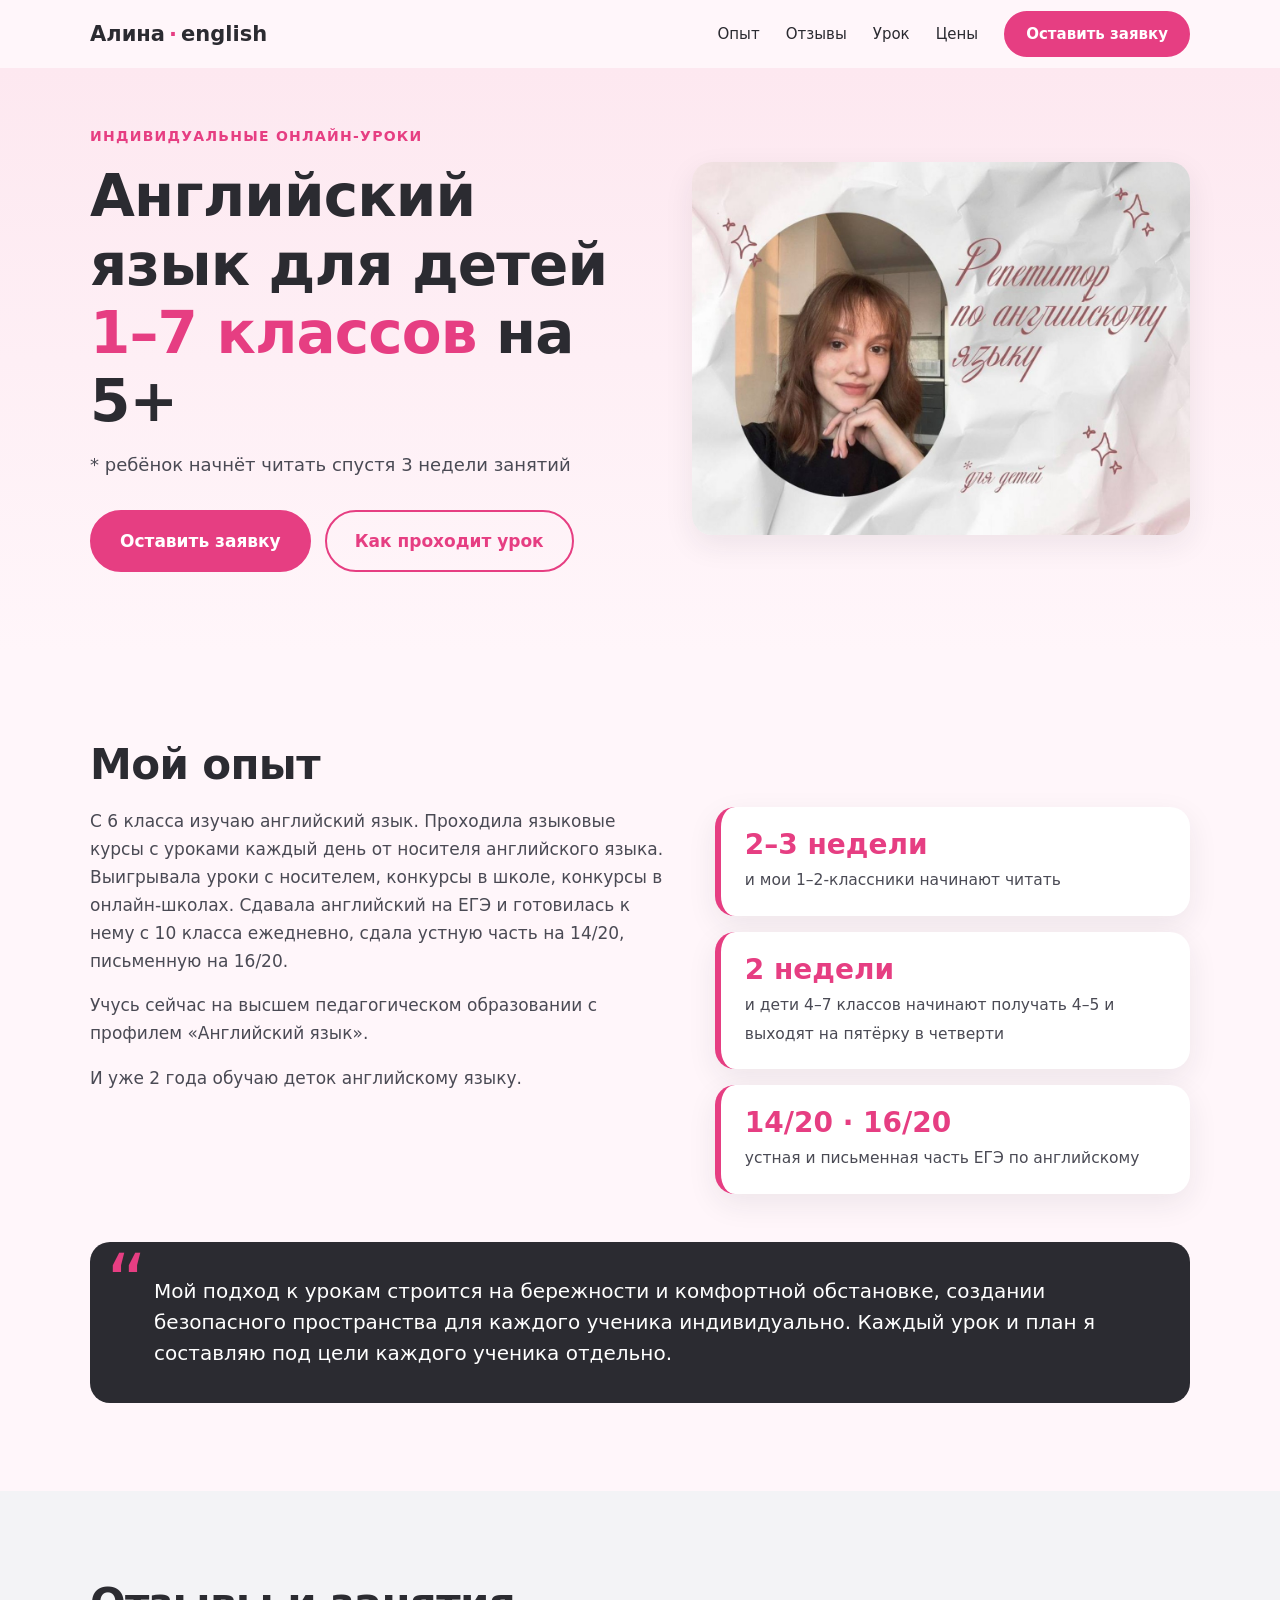
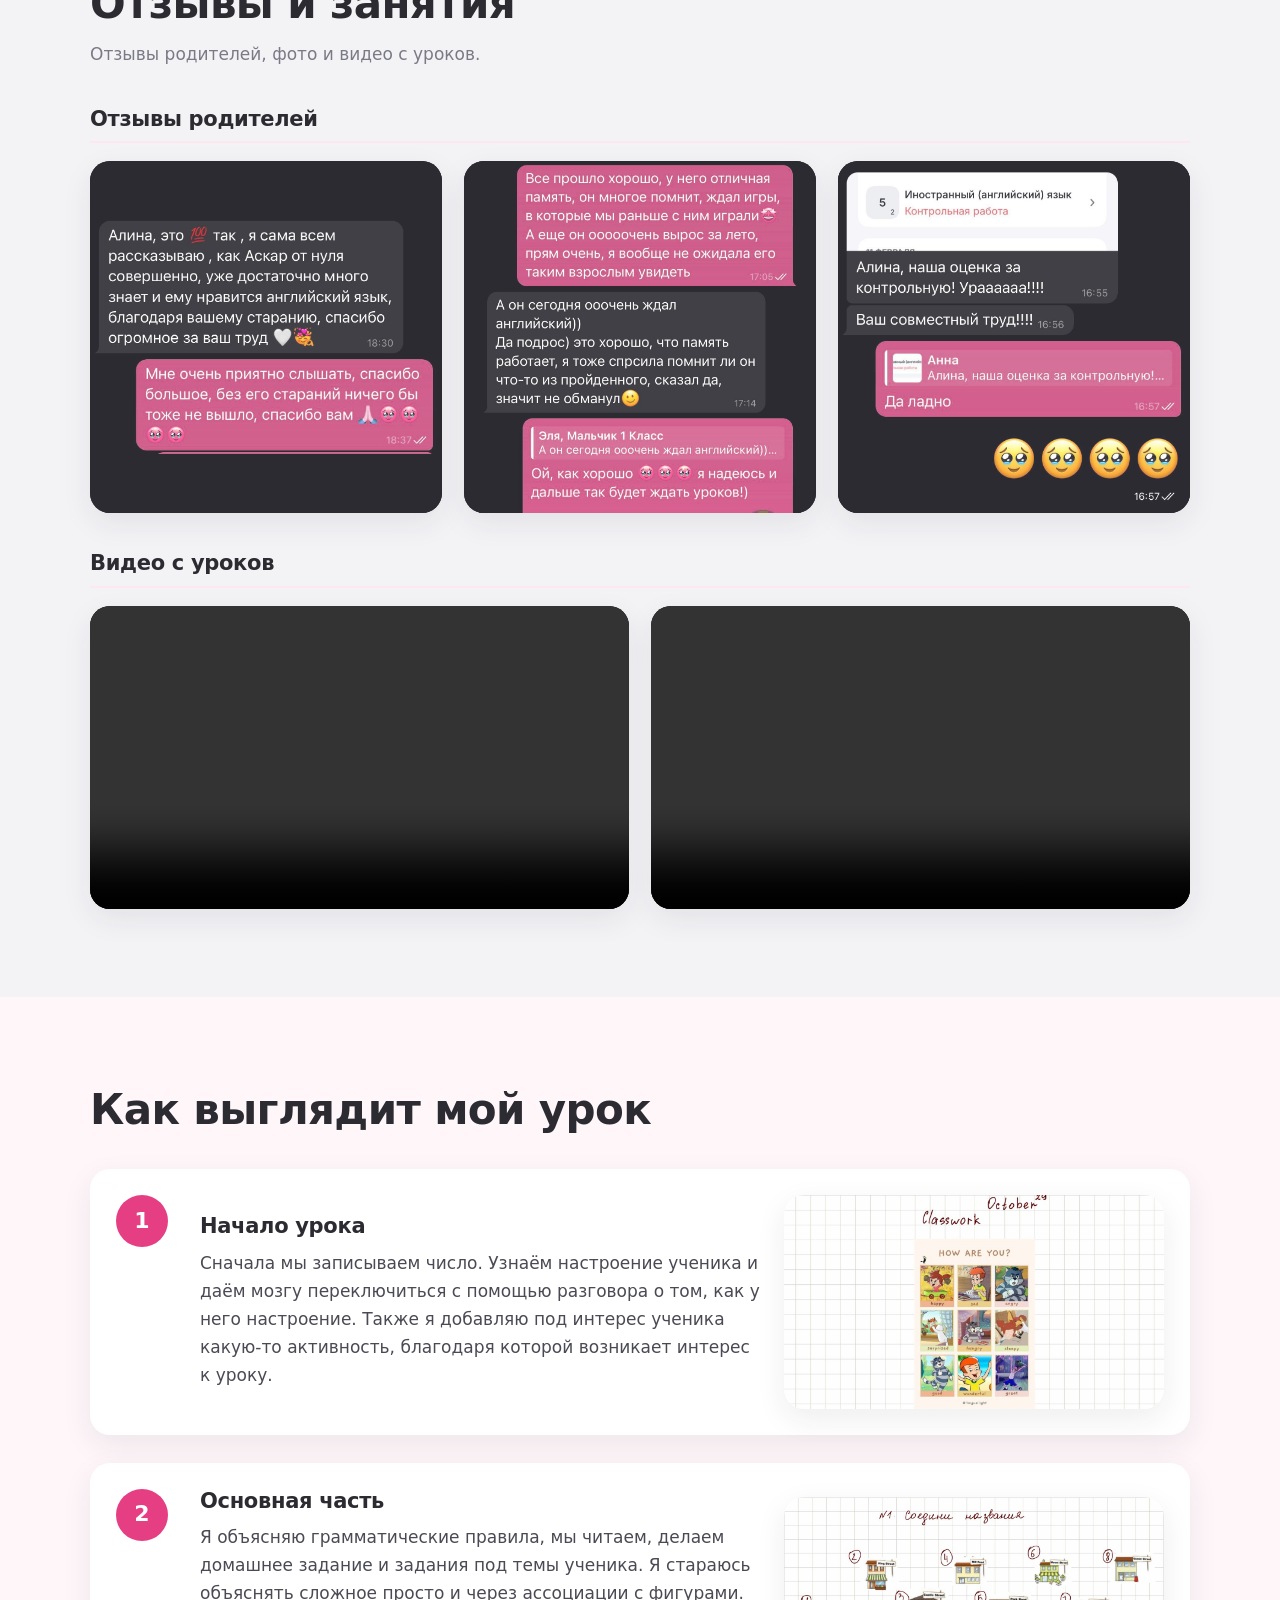
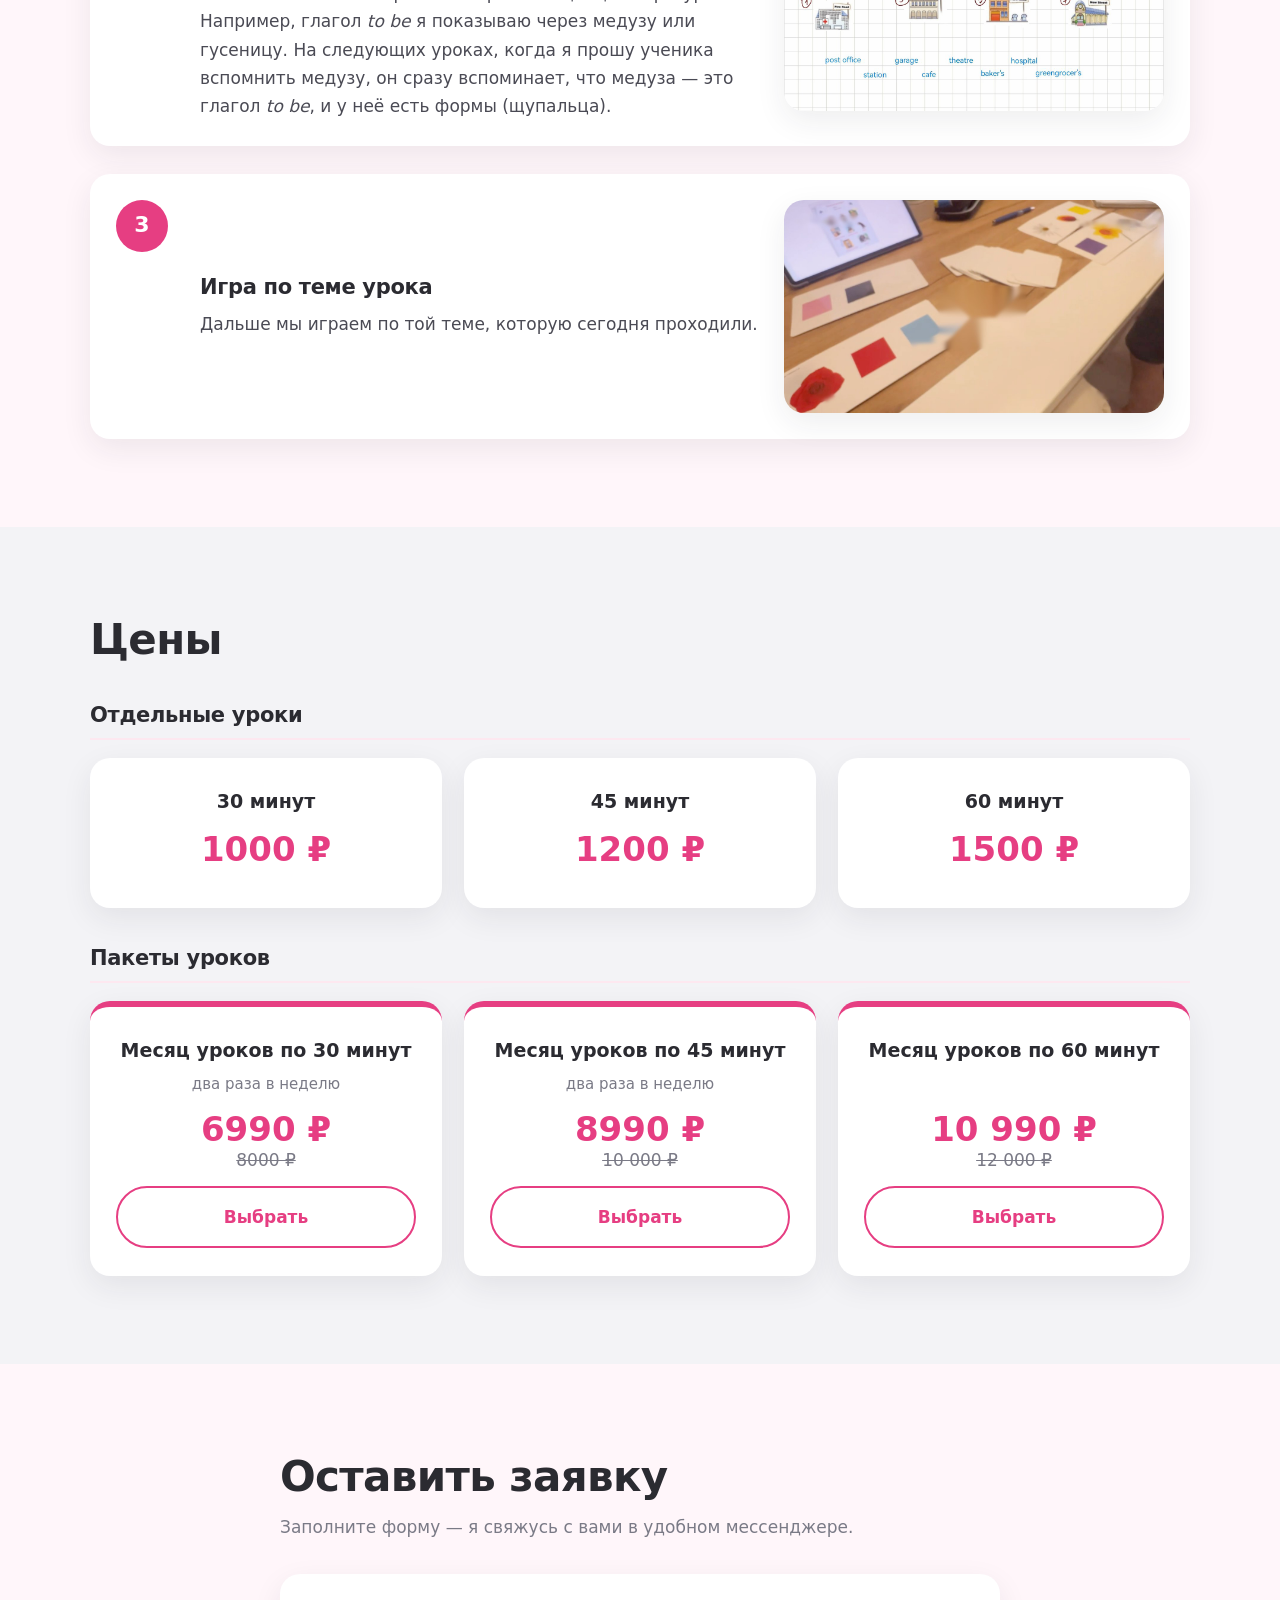
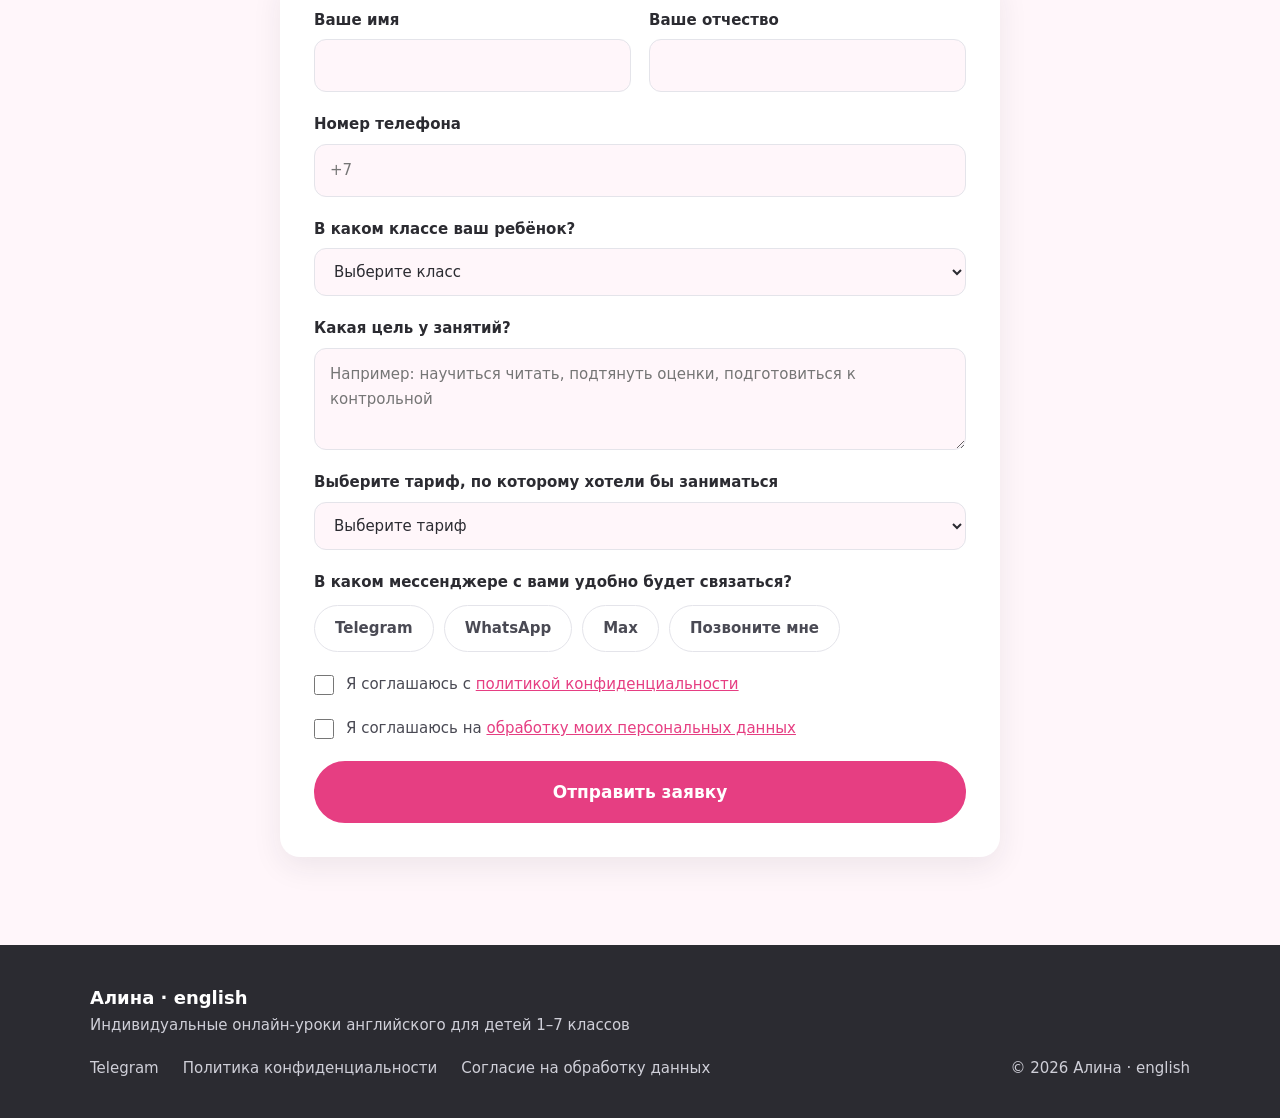
==== commit 388a0226: "Заменить главное фото обложкой, убрать вторую карточку Co-Authored-By: Claude Sonnet 5.5 <noreply@an" ====
--- a/index.html
+++ b/index.html
@@ -46,11 +46,7 @@
       <!-- Чтобы вставить своё фото: положите файл в папку img/ под именем hero-photo.jpg -->
       <div class="media media--tall">
         <span class="media__label">Здесь ваше фото<br><small>img/hero-photo.jpg</small></span>
-        <img src="img/hero-photo.jpg" alt="Алина, преподаватель английского языка" onerror="this.remove()">
-      </div>
-      <div class="media media--vibe">
-        <span class="media__label">Вайб-картинка<br><small>img/hero-vibe.jpg</small></span>
-        <img src="img/hero-vibe.jpg" alt="Репетитор по английскому языку для детей" onerror="this.remove()">
+        <img src="img/hero-photo.jpg" alt="Алина — репетитор по английскому языку для детей" onerror="this.remove()">
       </div>
     </div>
   </div>
--- a/style.css
+++ b/style.css
@@ -57,7 +57,7 @@
 .media__label small{display:block;font-weight:400;font-size:12px;margin-top:4px;color:var(--pink)}
 .media img,.media video{position:absolute;inset:0;width:100%;height:100%;object-fit:cover;background:var(--gray-100)}
 .media:has(img),.media:has(video){border:0;background:none}
-.media--tall{aspect-ratio:4/5}
+.media--tall{aspect-ratio:4/3}
 .media--vibe{aspect-ratio:4/3}
 .media--review{aspect-ratio:3/4}
 .media--review:has(img){aspect-ratio:1/1;background:#2b2b31}
@@ -73,8 +73,8 @@
 .hero__grid{display:grid;grid-template-columns:1.05fr .95fr;gap:52px;align-items:center}
 .hero__note{color:var(--gray-700);font-size:18px;margin-bottom:30px}
 .hero__buttons{display:flex;flex-wrap:wrap;gap:14px}
-.hero__visual{position:relative;padding-bottom:56px}
-.hero__visual .media--tall{width:82%}
+.hero__visual{position:relative}
+.hero__visual .media--tall{width:100%}
 .hero__visual .media--vibe{position:absolute;right:0;bottom:0;width:56%;border:6px solid var(--pink-bg)}
 .hero__visual .media--vibe:has(img){border-color:var(--pink-bg)}
 
@@ -166,5 +166,5 @@
   .form__row{grid-template-columns:1fr}
   .approach{padding:26px 22px 26px 22px;font-size:18px}
   .approach::before{display:none}
-  .hero__visual .media--tall{width:78%}
+  .hero__visual .media--tall{width:100%}
 }
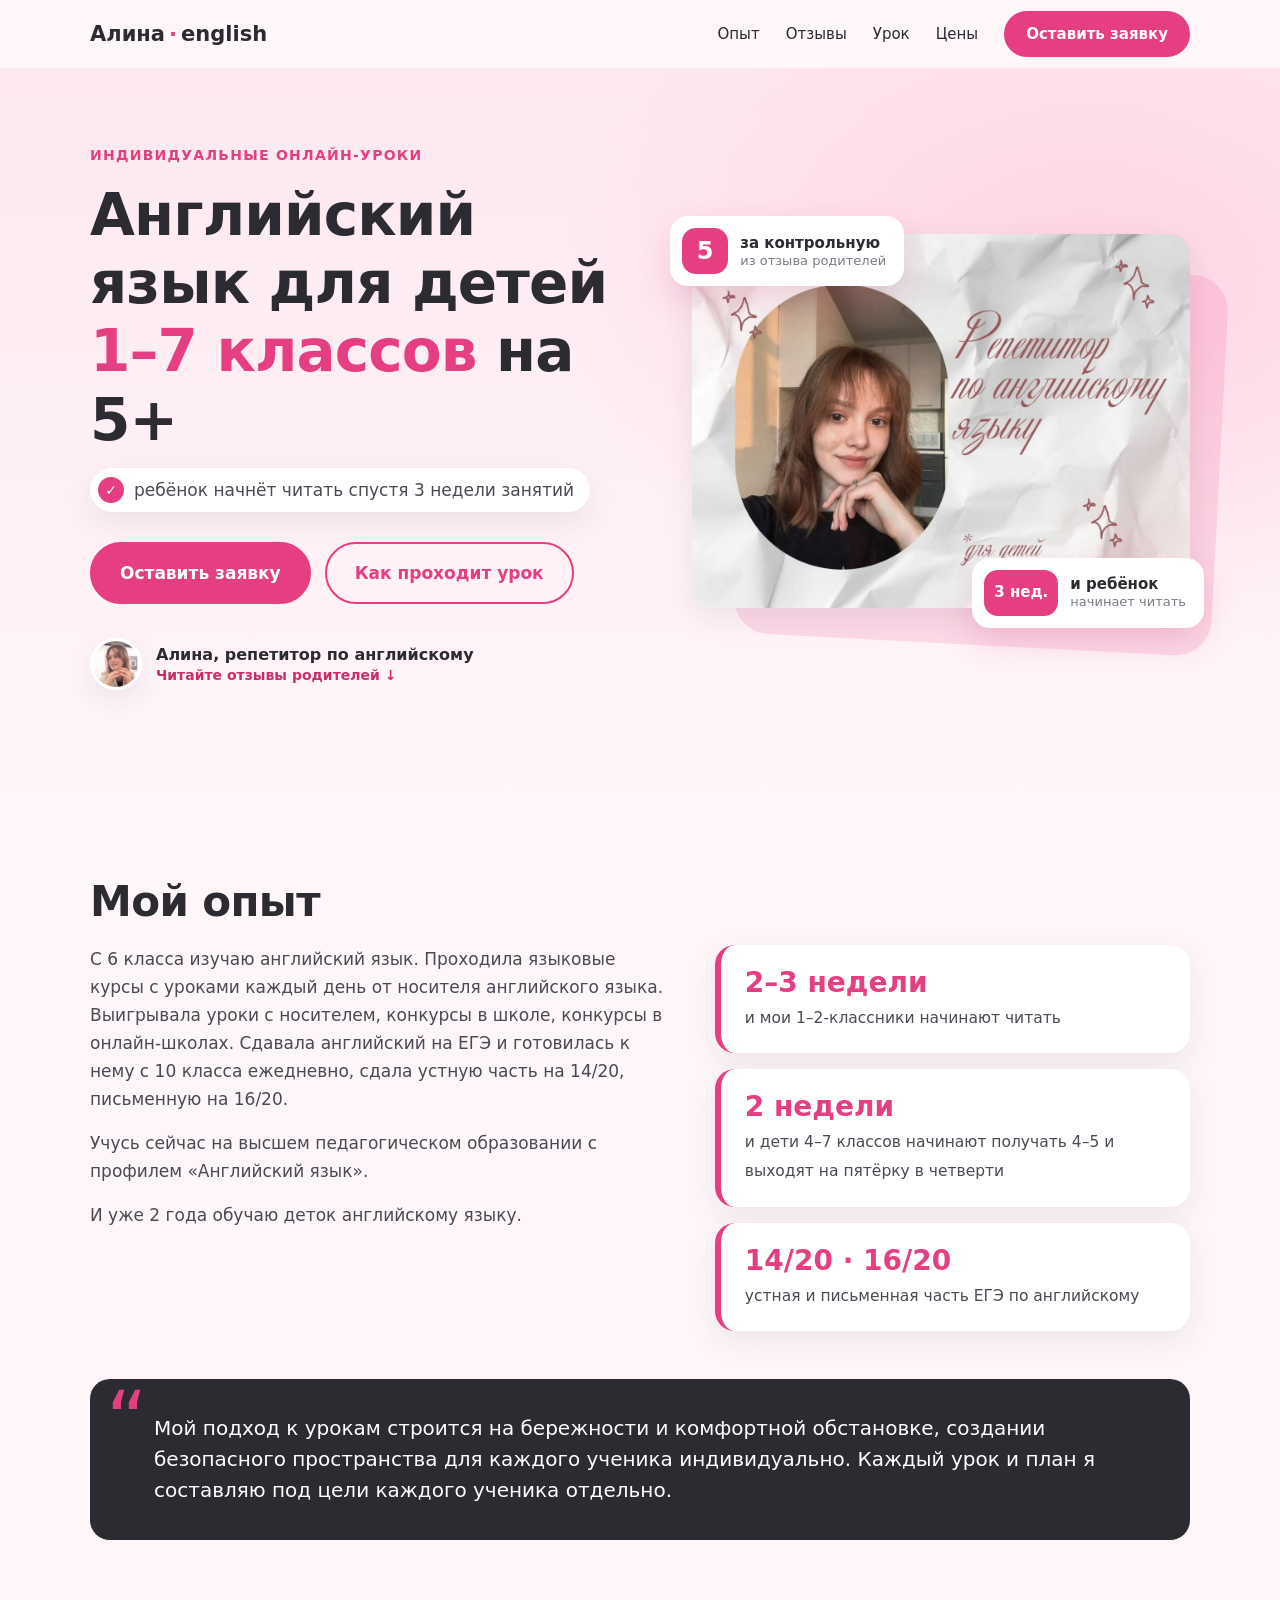
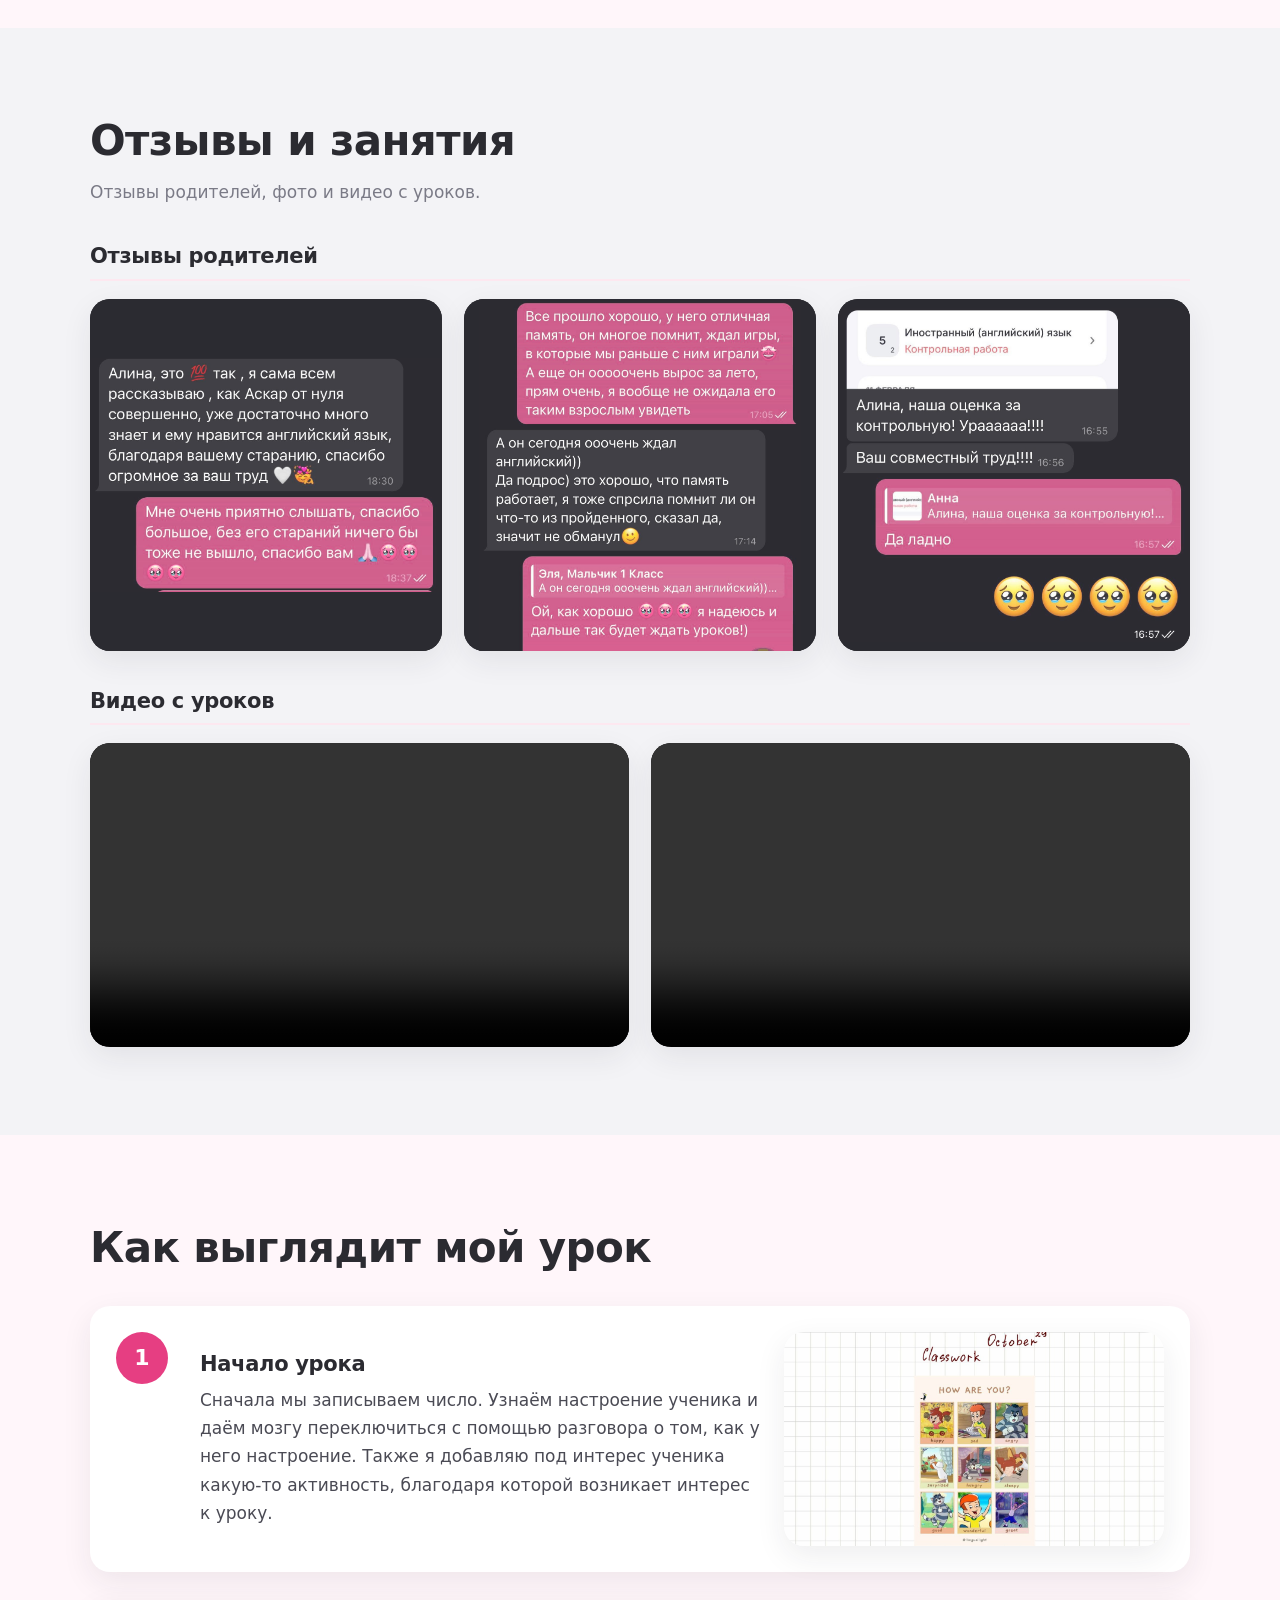
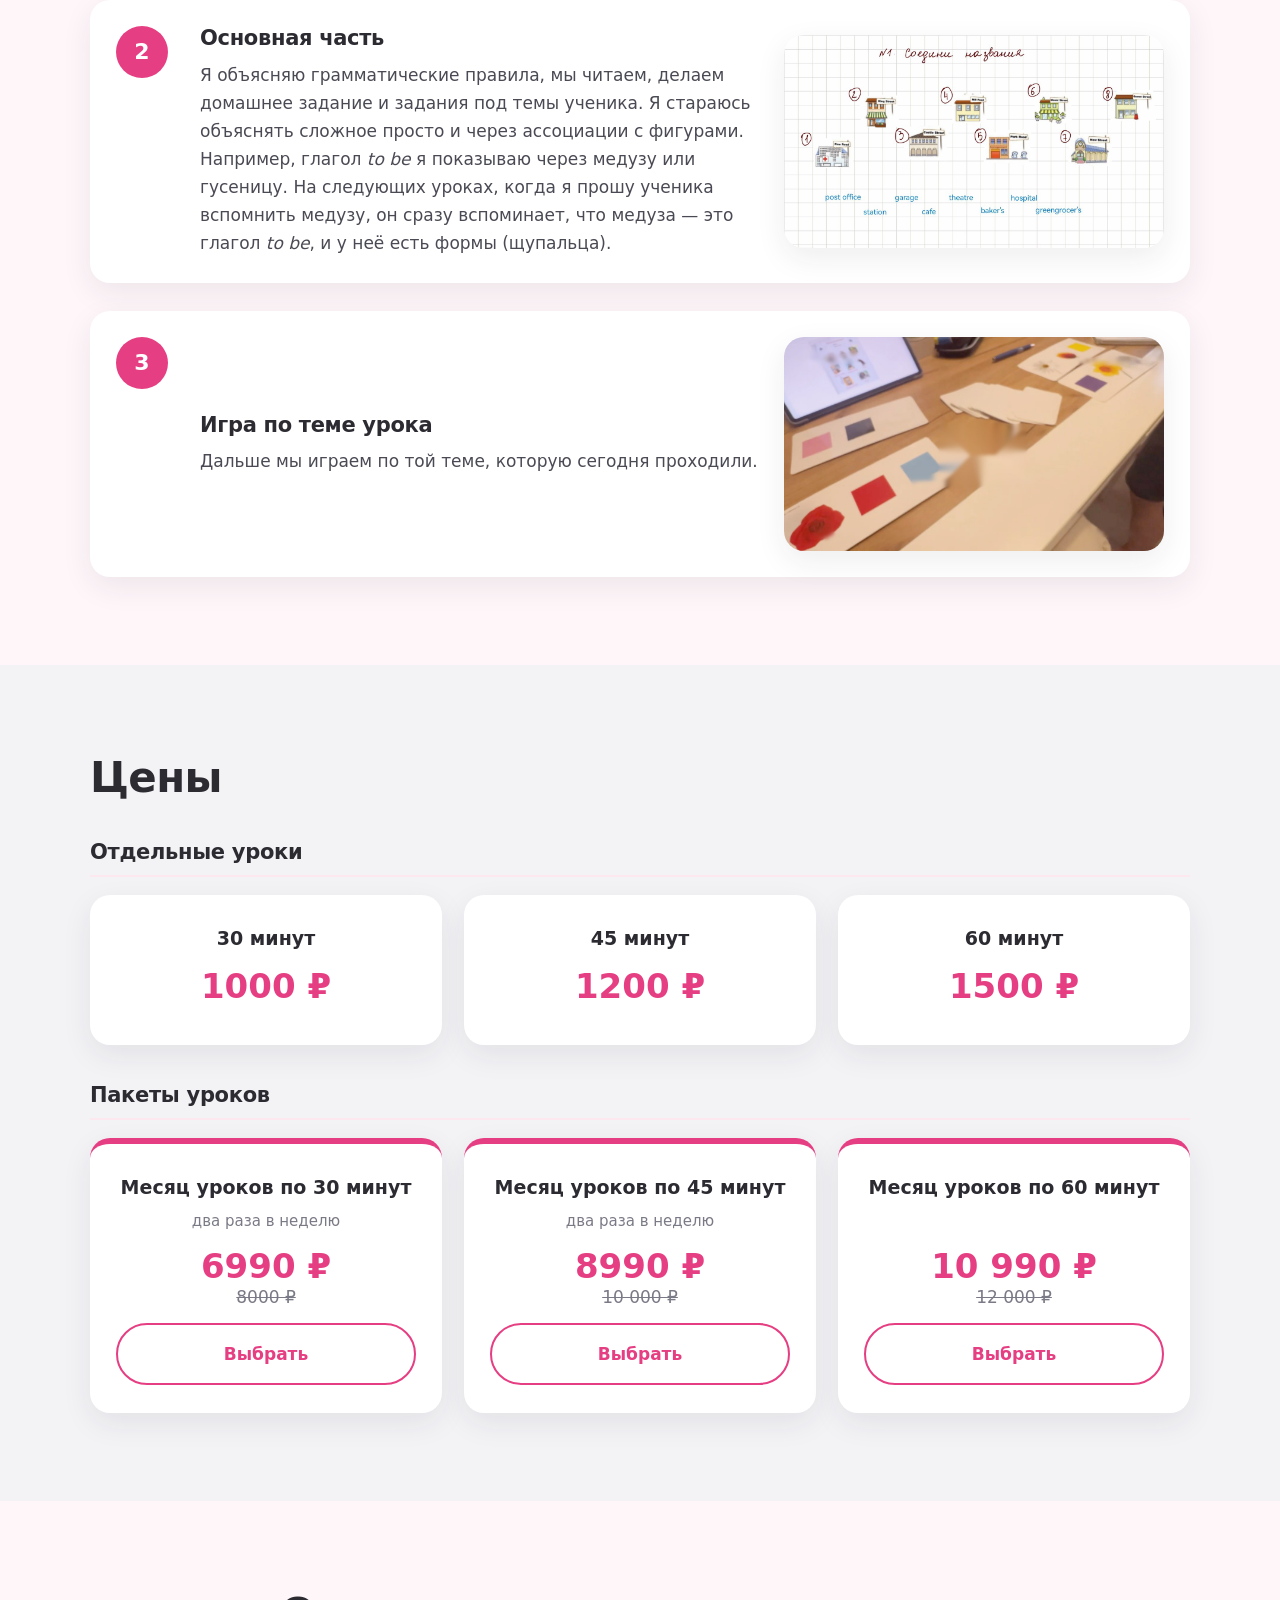
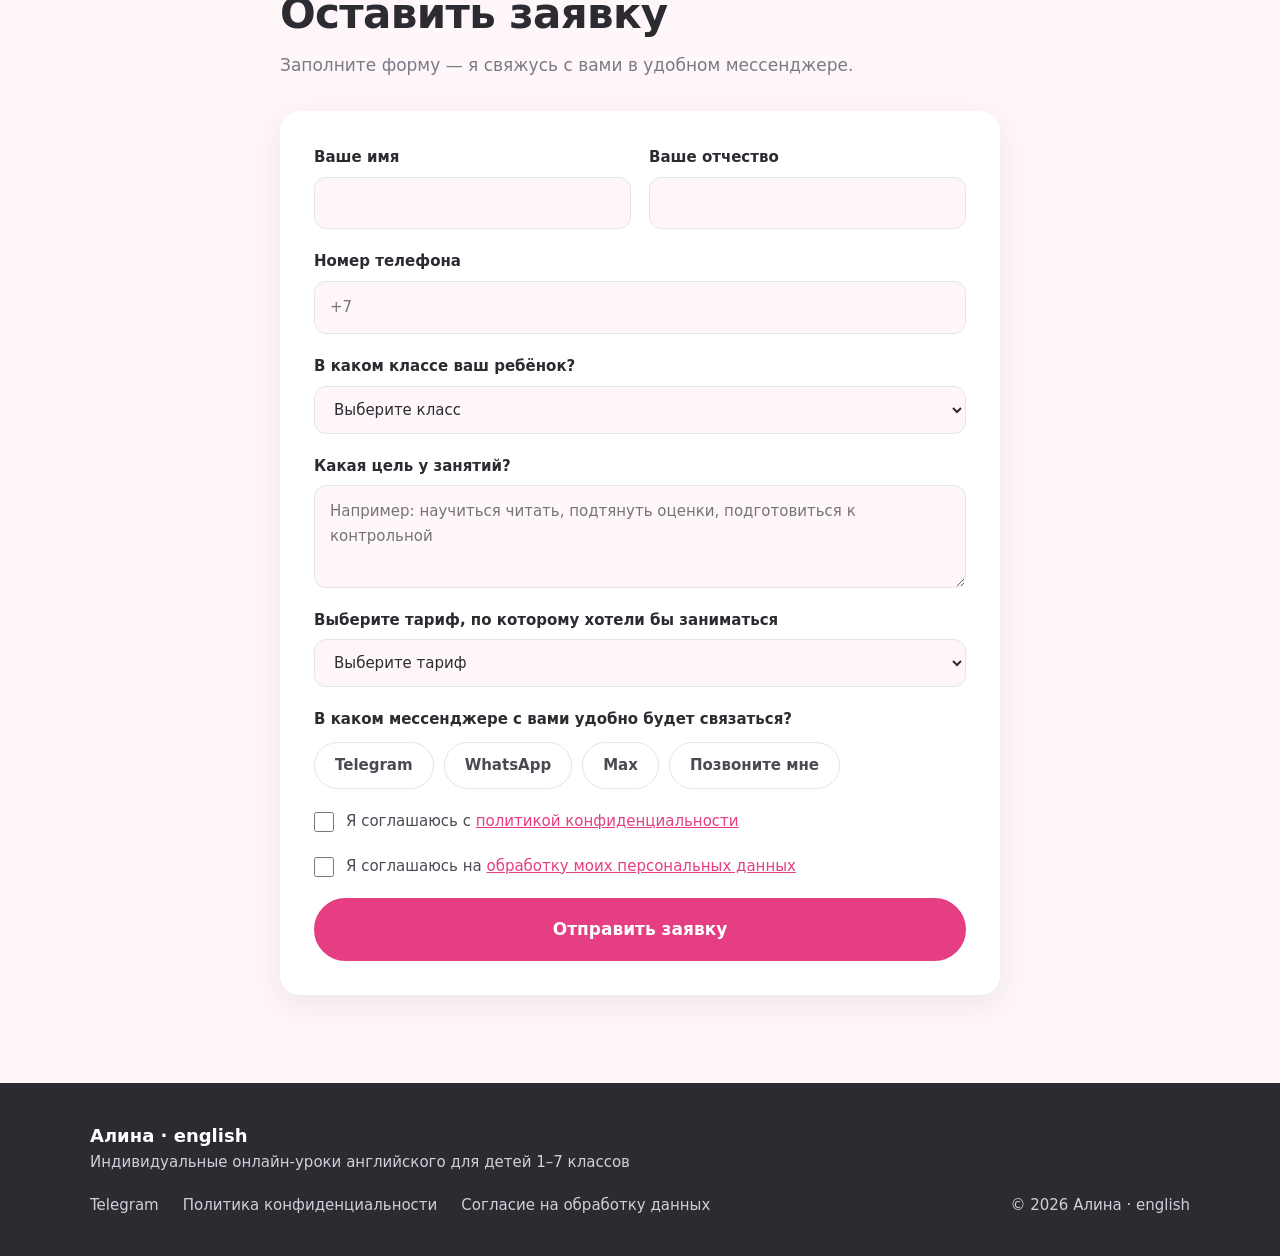
==== commit 3bcfc436: "Переработать первый экран: карточки-плашки, блок об Алине, фон Co-Authored-By: Claude Sonnet 5.5 <no" ====
--- a/index.html
+++ b/index.html
@@ -35,18 +35,30 @@
     <div class="hero__text">
       <p class="eyebrow">Индивидуальные онлайн-уроки</p>
       <h1>Английский язык для детей <em>1–7 классов</em> на 5+</h1>
-      <p class="hero__note">* ребёнок начнёт читать спустя 3 недели занятий</p>
+      <p class="hero__note"><span class="hero__tick" aria-hidden="true">✓</span> ребёнок начнёт читать спустя 3 недели занятий</p>
       <div class="hero__buttons">
         <a class="btn" href="#apply">Оставить заявку</a>
         <a class="btn btn--ghost" href="#lesson">Как проходит урок</a>
       </div>
+      <a class="hero__who" href="#proof">
+        <img src="Avatar.png" alt="" width="52" height="52">
+        <span><b>Алина, репетитор по английскому</b><small>Читайте отзывы родителей ↓</small></span>
+      </a>
     </div>
 
     <div class="hero__visual">
-      <!-- Чтобы вставить своё фото: положите файл в папку img/ под именем hero-photo.jpg -->
+      <!-- Чтобы заменить картинку: положите файл в папку img/ под именем hero-photo.jpg -->
       <div class="media media--tall">
         <span class="media__label">Здесь ваше фото<br><small>img/hero-photo.jpg</small></span>
         <img src="img/hero-photo.jpg" alt="Алина — репетитор по английскому языку для детей" onerror="this.remove()">
+      </div>
+      <div class="hero__badge hero__badge--top">
+        <span class="hero__badge-num">5</span>
+        <span>за контрольную<small>из отзыва родителей</small></span>
+      </div>
+      <div class="hero__badge hero__badge--bottom">
+        <span class="hero__badge-num hero__badge-num--wide">3 нед.</span>
+        <span>и ребёнок<small>начинает читать</small></span>
       </div>
     </div>
   </div>
--- a/style.css
+++ b/style.css
@@ -69,11 +69,27 @@
 .media--step{aspect-ratio:16/9}
 
 /* Hero */
-.hero{padding:56px 0 80px;background:linear-gradient(180deg,var(--pink-soft) 0,var(--pink-bg) 100%)}
+.hero{position:relative;overflow:hidden;display:flex;align-items:center;min-height:min(720px,calc(100vh - 68px));padding:56px 0 72px;background:radial-gradient(60% 70% at 85% 30%,#ffd3e4 0,rgba(255,211,228,0) 70%),linear-gradient(180deg,var(--pink-soft) 0,var(--pink-bg) 100%)}
+.hero>.container{position:relative}
 .hero__grid{display:grid;grid-template-columns:1.05fr .95fr;gap:52px;align-items:center}
-.hero__note{color:var(--gray-700);font-size:18px;margin-bottom:30px}
+.hero__note{display:inline-flex;align-items:center;gap:10px;color:var(--gray-700);font-size:17px;margin-bottom:30px;padding:8px 16px 8px 8px;background:var(--white);border-radius:999px;box-shadow:var(--shadow)}
+.hero__tick{display:grid;place-items:center;width:26px;height:26px;border-radius:50%;background:var(--pink);color:var(--white);font-size:14px;font-weight:800}
+.hero__who{display:inline-flex;align-items:center;gap:14px;margin-top:34px}
+.hero__who img{width:52px;height:52px;border-radius:50%;object-fit:cover;border:3px solid var(--white);box-shadow:var(--shadow)}
+.hero__who span{display:flex;flex-direction:column;line-height:1.3}
+.hero__who b{font-size:16px}
+.hero__who small{font-size:14px;color:var(--pink-dark);font-weight:600}
+.hero__who:hover small{text-decoration:underline}
 .hero__buttons{display:flex;flex-wrap:wrap;gap:14px}
 .hero__visual{position:relative}
+.hero__visual::before{content:"";position:absolute;inset:8% -6% -10% 10%;border-radius:36px;background:var(--pink);opacity:.14;transform:rotate(3deg)}
+.hero__visual .media{position:relative}
+.hero__badge{position:absolute;z-index:2;display:flex;align-items:center;gap:12px;padding:12px 18px 12px 12px;background:var(--white);border-radius:18px;box-shadow:0 14px 34px rgba(201,45,108,.18);font-weight:700;font-size:15px;line-height:1.25}
+.hero__badge small{display:block;font-weight:500;font-size:13px;color:var(--gray-500)}
+.hero__badge-num{display:grid;place-items:center;min-width:46px;height:46px;border-radius:14px;background:var(--pink);color:var(--white);font-size:24px;font-weight:800}
+.hero__badge-num--wide{font-size:15px;padding:0 10px;min-width:62px}
+.hero__badge--top{top:-18px;left:-22px}
+.hero__badge--bottom{bottom:-20px;right:-14px}
 .hero__visual .media--tall{width:100%}
 .hero__visual .media--vibe{position:absolute;right:0;bottom:0;width:56%;border:6px solid var(--pink-bg)}
 .hero__visual .media--vibe:has(img){border-color:var(--pink-bg)}
@@ -146,7 +162,10 @@
 /* Responsive */
 @media (max-width:980px){
   .hero__grid,.exp__grid{grid-template-columns:1fr;gap:36px}
-  .hero__visual{max-width:480px}
+  .hero{min-height:0;padding:40px 0 56px}
+  .hero__visual{max-width:480px;margin:0 8px}
+  .hero__badge--top{left:-12px}
+  .hero__badge--bottom{right:-12px}
   .grid--3{grid-template-columns:1fr 1fr}
   .lesson__step,.lesson__step:nth-child(even){grid-template-columns:52px 1fr}
   .lesson__step .media{grid-column:1 / -1}
